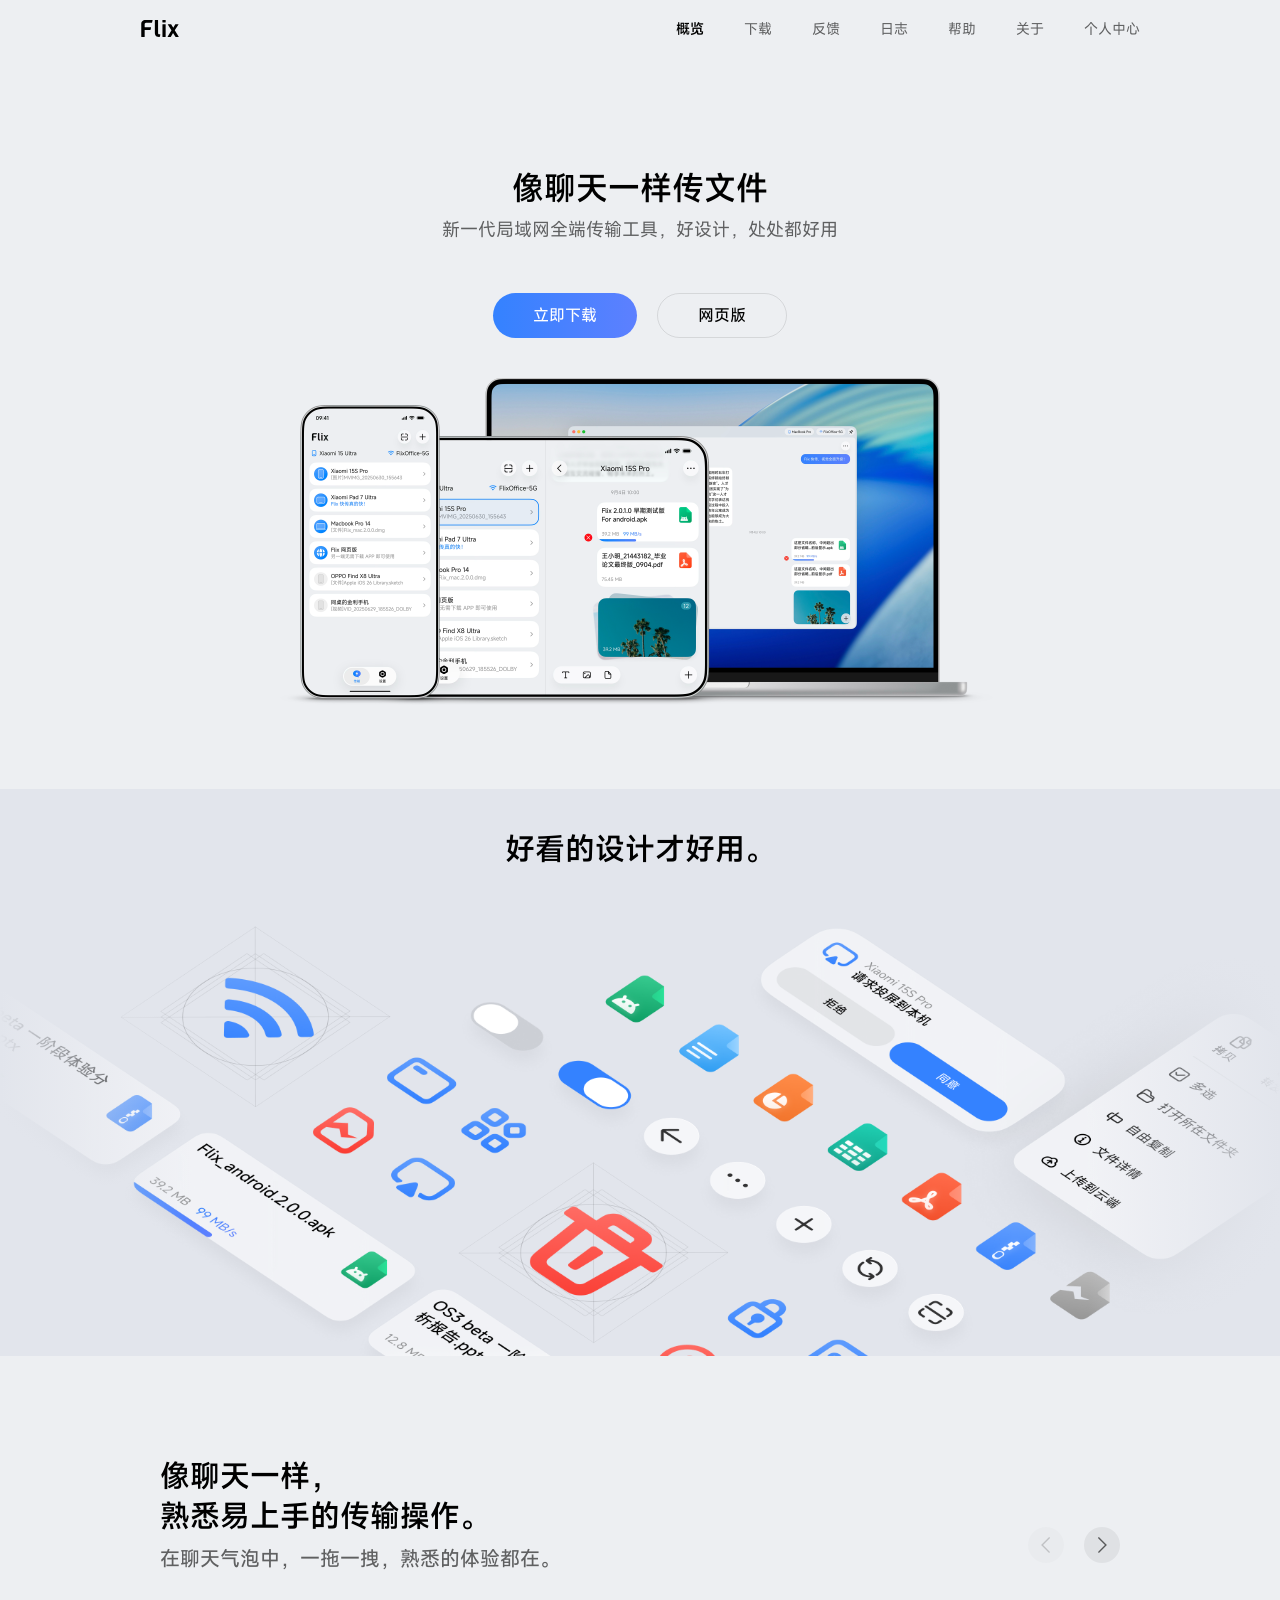
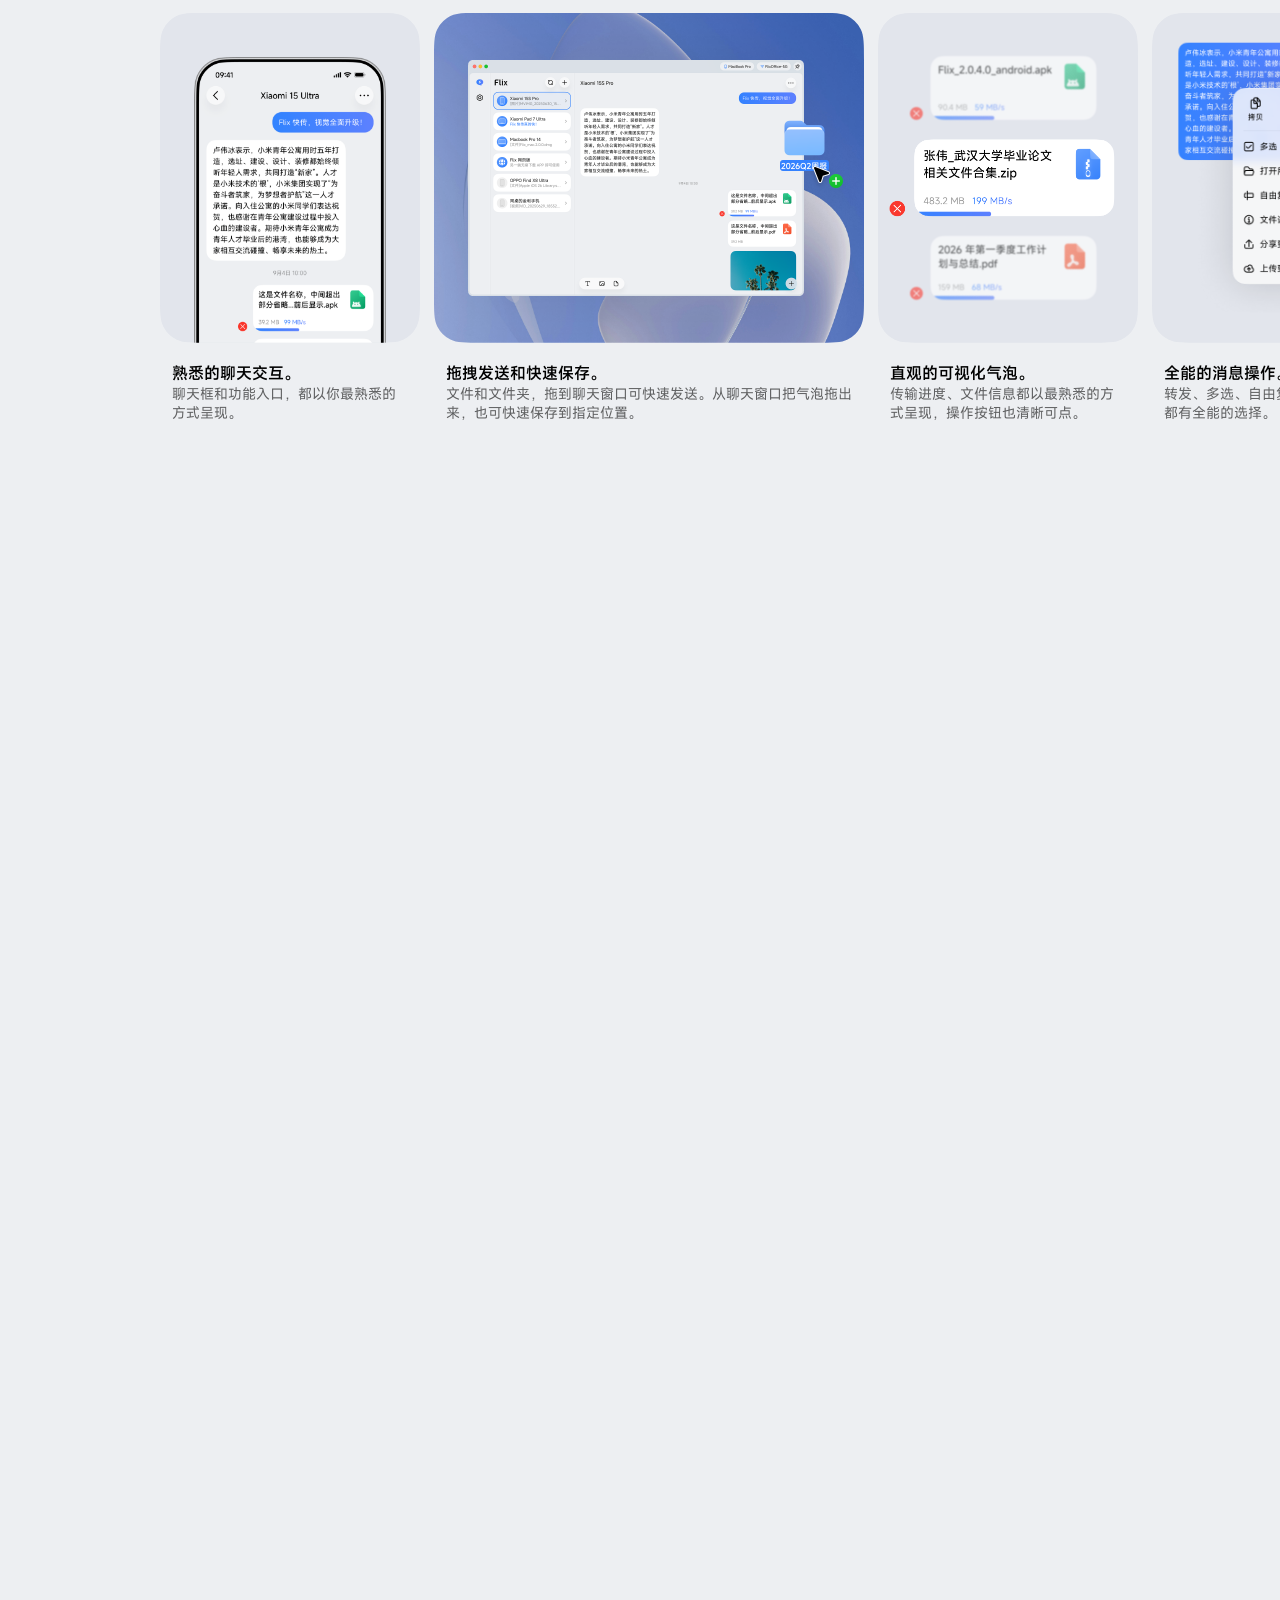
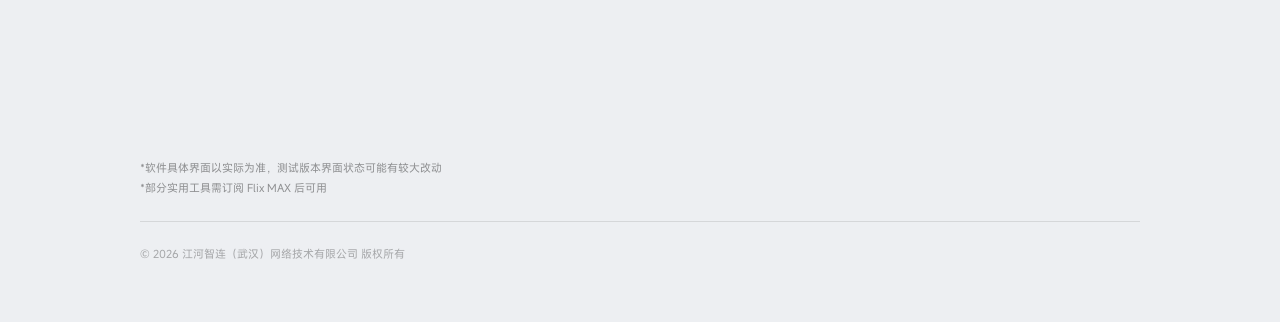
==== index.html @ 3f0106ff "恢复原始PNG图片，修复JPG转换导致的白底问题" ====
<!DOCTYPE html>
<html lang="zh-CN">
<head>
  <meta charset="UTF-8">
  <meta name="viewport" content="width=device-width, initial-scale=1.0">
  <title>Flix 2.0 - 像聊天一样传文件</title>
  <link rel="stylesheet" href="style.css">
  <script src="smooth-corners.js" defer></script>
</head>
<body>
  <!-- Header / Nav -->
  <header class="header">
    <div class="header-inner">
      <div class="logo">
        <svg width="40" height="17" viewBox="0 0 39.9996 16.9015" fill="none" xmlns="http://www.w3.org/2000/svg">
          <path d="M12.2398 1.54752e-07C12.384 1.5482e-07 12.4561 0.0004103 12.5054 0.0302736C12.5486 0.0564541 12.5812 0.0972658 12.5963 0.145508C12.6133 0.200551 12.5956 0.27049 12.5611 0.410156L12.0347 2.54102C12.0126 2.63045 12.0019 2.67556 11.9771 2.70898C11.9551 2.73855 11.9252 2.76205 11.8912 2.77637C11.8527 2.79258 11.8061 2.79199 11.7134 2.79199H6.87848C6.10619 2.79199 5.71946 2.79225 5.42438 2.94238C5.16477 3.07466 4.95314 3.28629 4.82087 3.5459C4.67059 3.84101 4.67048 4.22746 4.67048 5V6.79688C4.67048 6.91245 4.67053 6.97043 4.69294 7.01465C4.71278 7.05359 4.74481 7.08563 4.78376 7.10547C4.82798 7.12792 4.88592 7.12793 5.00153 7.12793H10.7496C10.8937 7.12793 10.9658 7.12835 11.0152 7.1582C11.0583 7.18439 11.091 7.22524 11.106 7.27344C11.123 7.32847 11.1054 7.39848 11.0709 7.53809L10.5445 9.66895C10.5223 9.75864 10.5109 9.80346 10.4859 9.83691C10.4639 9.86639 10.4348 9.89 10.4009 9.9043C10.3624 9.92052 10.3159 9.91992 10.2232 9.91992H5.00153C4.88601 9.91992 4.82796 9.91998 4.78376 9.94238C4.74481 9.96222 4.71278 9.99426 4.69294 10.0332C4.67044 10.0774 4.67048 10.1354 4.67048 10.251V16.5703C4.67048 16.686 4.67054 16.7439 4.64801 16.7881C4.62817 16.827 4.59614 16.8591 4.55719 16.8789C4.51298 16.9012 4.45492 16.9014 4.33942 16.9014H1.59137C1.47583 16.9014 1.41782 16.9013 1.3736 16.8789C1.33466 16.8591 1.30262 16.827 1.28278 16.7881C1.26028 16.7439 1.26032 16.6859 1.26032 16.5703V5.51855C1.26032 3.58728 1.26054 2.62155 1.6363 1.88379C1.96699 1.23476 2.49508 0.706673 3.14411 0.375977C3.88187 0.000217209 4.8476 1.56022e-07 6.77887 1.54752e-07H12.2398ZM17.7466 1.54752e-07C17.8623 1.60503e-07 17.9202 -2.07769e-05 17.9644 0.0224611C18.0034 0.0423029 18.0354 0.0743397 18.0552 0.113281C18.0776 0.157499 18.0777 0.215511 18.0777 0.331055V12.835C18.0777 13.6044 18.366 13.9373 18.3765 13.9492C18.6736 14.2773 19.3428 14.2803 19.3531 14.2803H19.731C19.9744 14.2803 20.0965 14.2805 20.1793 14.3311C20.2516 14.3754 20.3053 14.4451 20.3297 14.5264C20.3573 14.6193 20.3262 14.7373 20.2642 14.9727L19.8218 16.6543C19.7986 16.7426 19.7863 16.7865 19.7613 16.8193C19.7392 16.8483 19.7099 16.8708 19.6763 16.8848C19.6382 16.9006 19.5927 16.9014 19.5015 16.9014H18.9625C17.0191 16.9013 15.9401 15.9056 15.9302 15.8965C14.8587 14.9005 14.8493 13.0614 14.8492 13.0313V0.331055C14.8492 0.215599 14.8494 0.157487 14.8716 0.113281C14.8915 0.0743652 14.9236 0.0423054 14.9625 0.0224611C15.0067 -6.81334e-05 15.0646 1.89221e-07 15.1802 1.54752e-07H17.7466ZM25.1011 4.16406C25.2942 4.16406 25.3907 4.16463 25.4644 4.20215C25.5293 4.23522 25.5827 4.28764 25.6158 4.35254C25.6533 4.42627 25.6529 4.52294 25.6529 4.71582V16.3496C25.6529 16.5425 25.6532 16.6392 25.6158 16.7129C25.5827 16.7778 25.5293 16.8312 25.4644 16.8643C25.3907 16.9016 25.294 16.9014 25.1011 16.9014H23.0025C22.8097 16.9014 22.7129 16.9018 22.6392 16.8643C22.5743 16.8312 22.5219 16.7778 22.4888 16.7129C22.4513 16.6391 22.4507 16.5427 22.4507 16.3496V4.71582C22.4507 4.52291 22.4513 4.42627 22.4888 4.35254C22.5219 4.28779 22.5745 4.23519 22.6392 4.20215C22.713 4.16458 22.8096 4.16406 23.0025 4.16406H25.1011ZM30.857 4.16406C30.9244 4.16406 30.9585 4.16426 30.9888 4.17383C31.0156 4.1823 31.0408 4.19647 31.0621 4.21484C31.086 4.23563 31.104 4.2642 31.1392 4.32129L32.983 7.30762C33.0808 7.46598 33.1302 7.54571 33.192 7.57129C33.2457 7.59342 33.3063 7.59123 33.359 7.56641C33.4194 7.53787 33.4643 7.4567 33.5543 7.29395L35.191 4.33496C35.2252 4.273 35.2427 4.24233 35.2672 4.21973C35.2888 4.19969 35.3143 4.18408 35.3424 4.1748C35.3739 4.16438 35.4094 4.16406 35.48 4.16406H38.065C38.2617 4.16406 38.3604 4.16409 38.4156 4.20508C38.4636 4.24096 38.4942 4.29666 38.4986 4.35645C38.5034 4.42497 38.4501 4.50814 38.3443 4.67383L34.9029 10.0635C34.8623 10.127 34.8416 10.1592 34.8336 10.1934C34.8265 10.2235 34.826 10.2549 34.8326 10.2852C34.8401 10.3195 34.8604 10.3518 34.9 10.416L38.5924 16.3965C38.6941 16.5613 38.7446 16.6439 38.7388 16.7119C38.7338 16.7711 38.7035 16.825 38.6558 16.8604C38.601 16.901 38.504 16.9014 38.3101 16.9014H35.7291C35.6622 16.9014 35.6284 16.9011 35.5982 16.8916C35.5717 16.8832 35.5471 16.8697 35.5259 16.8516C35.5019 16.8309 35.4842 16.802 35.4488 16.7451L33.3433 13.3613C33.2458 13.2045 33.1968 13.1261 33.1353 13.1006C33.0816 13.0784 33.0209 13.0798 32.9683 13.1045C32.908 13.1328 32.8629 13.2136 32.773 13.375L30.9019 16.7314C30.8675 16.7932 30.8502 16.8242 30.8257 16.8467C30.8041 16.8665 30.7784 16.8814 30.7506 16.8906C30.719 16.901 30.6836 16.9014 30.6129 16.9014H28.0172C27.8233 16.9014 27.7263 16.901 27.6715 16.8604C27.6238 16.825 27.5934 16.7711 27.5884 16.7119C27.5828 16.6439 27.6339 16.5613 27.7359 16.3965L31.3765 10.5117C31.4156 10.4486 31.4353 10.4166 31.4429 10.3828C31.4497 10.3528 31.4497 10.321 31.4429 10.291C31.4352 10.2573 31.4154 10.2259 31.3765 10.1631L27.9713 4.66992C27.8691 4.50508 27.8174 4.42252 27.8228 4.35449C27.8277 4.29525 27.8581 4.24054 27.9058 4.20508C27.9607 4.1644 28.0582 4.16406 28.2525 4.16406H30.857ZM25.1275 1.54752e-07C25.3204 1.60702e-07 25.4171 -0.000384165 25.4908 0.0371095C25.5557 0.0701792 25.6081 0.123574 25.6412 0.188477C25.6787 0.262253 25.6793 0.35864 25.6793 0.551758V1.87305C25.6793 2.06614 25.6788 2.16256 25.6412 2.23633C25.6081 2.30115 25.5556 2.35365 25.4908 2.38672C25.417 2.4243 25.3205 2.4248 25.1275 2.4248H22.9507C22.7577 2.4248 22.6612 2.4243 22.5875 2.38672C22.5226 2.35366 22.4701 2.30116 22.4371 2.23633C22.3995 2.16256 22.399 2.06614 22.399 1.87305V0.551758C22.399 0.358619 22.3995 0.262256 22.4371 0.188477C22.4701 0.123574 22.5226 0.0701792 22.5875 0.0371095C22.6612 -0.00036398 22.7579 1.58039e-07 22.9507 1.54752e-07H25.1275Z" fill="currentColor"/>
        </svg>
      </div>
      <nav class="nav" id="main-nav" aria-label="主导航">
        <a href="#" class="nav-link active">概览</a>
        <a href="https://my.feishu.cn/wiki/BnmDwTjemizFbdkgoO9cNWEhnrb?from=from_copylink" target="_blank" rel="noopener noreferrer" class="nav-link">下载</a>
        <a href="#" class="nav-link">反馈</a>
        <a href="#" class="nav-link">日志</a>
        <a href="#" class="nav-link">帮助</a>
        <a href="#" class="nav-link">关于</a>
        <a href="#" class="nav-link">个人中心</a>
      </nav>
      <button class="menu-btn" id="menu-btn" aria-label="菜单" aria-expanded="false">
        <span class="menu-icon"></span>
      </button>
    </div>
  </header>

  <!-- Hero Section -->
  <section class="hero">
    <h1 class="hero-title fade-up">像聊天一样传文件</h1>
    <p class="hero-subtitle fade-up">新一代局域网全端传输工具，好设计，处处都好用</p>
    <div class="hero-buttons fade-up">
      <a href="https://my.feishu.cn/wiki/BnmDwTjemizFbdkgoO9cNWEhnrb?from=from_copylink" target="_blank" rel="noopener noreferrer" class="btn btn-primary">立即下载</a>
      <a href="https://flix.center/web" target="_blank" rel="noopener noreferrer" class="btn btn-outline">网页版</a>
    </div>
    <div class="hero-devices fade-up">
      <img src="assets/hero-devices.png" alt="Flix 多设备界面展示">
    </div>
  </section>

  <!-- Section 1: 好看的设计 -->
  <section class="section section-design">
    <div class="section-design-header">
      <h2>好看的设计才好用。</h2>
    </div>
    <div class="design-showcase-card fade-up">
      <picture>
        <source srcset="assets/design-showcase-dark.png" media="(prefers-color-scheme: dark)">
        <img loading="lazy" src="assets/design-showcase.png" alt="全新设计展示" class="design-showcase-img">
      </picture>
    </div>
  </section>

  <!-- Section 2: 聊天交互 -->
  <section class="section section-chat">
    <div class="container">
      <div class="section-header-row fade-up">
        <div class="section-header align-left">
          <h2>像聊天一样，<br>熟悉易上手的传输操作。</h2>
          <p class="section-subtitle-medium">在聊天气泡中，一拖一拽，熟悉的体验都在。</p>
        </div>
        <div class="section-nav-arrows" aria-label="滚动控制">
          <button class="nav-arrow nav-arrow-left" data-carousel="chat" data-dir="-1" aria-label="向左滚动">
            <svg width="20" height="20" viewBox="0 0 20 20" fill="none"><path d="M12.849 2.211L5.328 9.732a.4.4 0 000 .584l7.505 7.457c.105.105.21.153.316.143a.56.56 0 00.284-.284l.284-.284c.095-.095.147-.195.158-.3a.44.44 0 00-.111-.39L7.063 10.016l6.795-6.796a.44.44 0 00.111-.39.47.47 0 00-.158-.3L13.4 2.18a.38.38 0 00-.268-.095.33.33 0 00-.284.126z" fill="currentColor"/></svg>
          </button>
          <button class="nav-arrow nav-arrow-right" data-carousel="chat" data-dir="1" aria-label="向右滚动">
            <svg width="20" height="20" viewBox="0 0 20 20" fill="none"><path d="M12.849 2.211L5.328 9.732a.4.4 0 000 .584l7.505 7.457c.105.105.21.153.316.143a.56.56 0 00.284-.284l.284-.284c.095-.095.147-.195.158-.3a.44.44 0 00-.111-.39L7.063 10.016l6.795-6.796a.44.44 0 00.111-.39.47.47 0 00-.158-.3L13.4 2.18a.38.38 0 00-.268-.095.33.33 0 00-.284.126z" fill="currentColor"/></svg>
          </button>
        </div>
      </div>
    </div>
    <div class="cards-carousel fade-up" id="carousel-chat">
      <div class="cards-track">
        <div class="card-item card-small">
          <div class="card-image card-bg-gray" data-smooth-corners>
            <img loading="lazy" src="assets/card-chat-phone.png" alt="熟悉的聊天交互" class="card-phone-img">
          </div>
          <div class="card-text">
            <h4>熟悉的聊天交互。</h4>
            <p>聊天框和功能入口，都以你最熟悉的方式呈现。</p>
          </div>
        </div>
        <div class="card-item card-wide">
          <div class="card-image card-bg-image" data-smooth-corners style="background-image: url('assets/card-chat-drag-bg.jpg')">
            <img loading="lazy" src="assets/card-chat-drag.png" alt="拖拽发送和快速保存" class="card-fill-img">
          </div>
          <div class="card-text">
            <h4>拖拽发送和快速保存。</h4>
            <p>文件和文件夹，拖到聊天窗口可快速发送。从聊天窗口把气泡拖出来，也可快速保存到指定位置。</p>
          </div>
        </div>
        <div class="card-item card-small">
          <div class="card-image card-bg-gray" data-smooth-corners>
            <img loading="lazy" src="assets/card-chat-bubbles.png" alt="直观的可视化气泡" class="card-content-img">
          </div>
          <div class="card-text">
            <h4>直观的可视化气泡。</h4>
            <p>传输进度、文件信息都以最熟悉的方式呈现，操作按钮也清晰可点。</p>
          </div>
        </div>
        <div class="card-item card-small">
          <div class="card-image card-bg-gray" data-smooth-corners>
            <img loading="lazy" src="assets/card-chat-menu.png" alt="全能的消息操作" class="card-content-img">
          </div>
          <div class="card-text">
            <h4>全能的消息操作。</h4>
            <p>转发、多选、自由复制...每条消息气泡都有全能的选择。</p>
          </div>
        </div>
      </div>
    </div>
  </section>

  <!-- Section 3: 全能的局域网工具 -->
  <section class="section section-tools">
    <div class="container">
      <div class="section-header-row fade-up">
        <div class="section-header align-left">
          <h2>全能的局域网工具，<br>现在更全能。</h2>
          <p class="section-subtitle-medium">不只是传文件，<br>音视频通话、投屏和远控等实用工具也已悉数登场。</p>
        </div>
        <div class="section-nav-arrows" aria-label="滚动控制">
          <button class="nav-arrow nav-arrow-left" data-carousel="tools" data-dir="-1" aria-label="向左滚动">
            <svg width="20" height="20" viewBox="0 0 20 20" fill="none"><path d="M12.849 2.211L5.328 9.732a.4.4 0 000 .584l7.505 7.457c.105.105.21.153.316.143a.56.56 0 00.284-.284l.284-.284c.095-.095.147-.195.158-.3a.44.44 0 00-.111-.39L7.063 10.016l6.795-6.796a.44.44 0 00.111-.39.47.47 0 00-.158-.3L13.4 2.18a.38.38 0 00-.268-.095.33.33 0 00-.284.126z" fill="currentColor"/></svg>
          </button>
          <button class="nav-arrow nav-arrow-right" data-carousel="tools" data-dir="1" aria-label="向右滚动">
            <svg width="20" height="20" viewBox="0 0 20 20" fill="none"><path d="M12.849 2.211L5.328 9.732a.4.4 0 000 .584l7.505 7.457c.105.105.21.153.316.143a.56.56 0 00.284-.284l.284-.284c.095-.095.147-.195.158-.3a.44.44 0 00-.111-.39L7.063 10.016l6.795-6.796a.44.44 0 00.111-.39.47.47 0 00-.158-.3L13.4 2.18a.38.38 0 00-.268-.095.33.33 0 00-.284.126z" fill="currentColor"/></svg>
          </button>
        </div>
      </div>
    </div>
    <div class="cards-carousel fade-up" id="carousel-tools">
      <div class="cards-track">
        <div class="card-item card-small">
          <div class="card-image card-bg-dark" data-smooth-corners>
            <img loading="lazy" src="assets/card-tool-call.png" alt="音视频通话" class="card-tool-call-img">
          </div>
          <div class="card-text">
            <h4>音视频通话。</h4>
            <p>局域网内通话，无需连接互联网。</p>
          </div>
        </div>
        <div class="card-item card-wide">
          <div class="card-image card-bg-image" data-smooth-corners style="background-image: url('assets/card-tool-screen-bg.png')">
            <img loading="lazy" src="assets/card-tool-screen-window.png" alt="投屏和远程控制" class="card-tool-screen-img">
          </div>
          <div class="card-text">
            <h4>投屏 & 远程控制。</h4>
            <p>局域网内高效协同，边聊边看边操作。</p>
          </div>
        </div>
        <div class="card-item card-small">
          <div class="card-image card-bg-gray" data-smooth-corners>
            <img loading="lazy" src="assets/card-tool-notify.png" alt="通知流转" class="card-notify-img">
          </div>
          <div class="card-text">
            <h4>通知流转。</h4>
            <p>多设备通知互相流转共享，及时同步最新消息。</p>
          </div>
        </div>
        <div class="card-item card-small">
          <div class="card-image card-bg-gray" data-smooth-corners>
            <img loading="lazy" src="assets/card-tool-fileshare.png" alt="文件共享" class="card-phone-img">
          </div>
          <div class="card-text">
            <h4>文件共享。</h4>
            <p>远程访问并操作其他设备的文件。</p>
          </div>
        </div>
      </div>
    </div>
  </section>

  <!-- Section 4: 基础功能 -->
  <section class="section section-features">
    <div class="container">
      <div class="section-header-row fade-up">
        <div class="section-header align-left">
          <h2>基础功能，全面升级。</h2>
        </div>
        <div class="section-nav-arrows" aria-label="滚动控制">
          <button class="nav-arrow nav-arrow-left" data-carousel="features" data-dir="-1" aria-label="向左滚动">
            <svg width="20" height="20" viewBox="0 0 20 20" fill="none"><path d="M12.849 2.211L5.328 9.732a.4.4 0 000 .584l7.505 7.457c.105.105.21.153.316.143a.56.56 0 00.284-.284l.284-.284c.095-.095.147-.195.158-.3a.44.44 0 00-.111-.39L7.063 10.016l6.795-6.796a.44.44 0 00.111-.39.47.47 0 00-.158-.3L13.4 2.18a.38.38 0 00-.268-.095.33.33 0 00-.284.126z" fill="currentColor"/></svg>
          </button>
          <button class="nav-arrow nav-arrow-right" data-carousel="features" data-dir="1" aria-label="向右滚动">
            <svg width="20" height="20" viewBox="0 0 20 20" fill="none"><path d="M12.849 2.211L5.328 9.732a.4.4 0 000 .584l7.505 7.457c.105.105.21.153.316.143a.56.56 0 00.284-.284l.284-.284c.095-.095.147-.195.158-.3a.44.44 0 00-.111-.39L7.063 10.016l6.795-6.796a.44.44 0 00.111-.39.47.47 0 00-.158-.3L13.4 2.18a.38.38 0 00-.268-.095.33.33 0 00-.284.126z" fill="currentColor"/></svg>
          </button>
        </div>
      </div>
    </div>
    <div class="cards-carousel fade-up" id="carousel-features">
      <div class="cards-track">
        <div class="card-item card-wide">
          <div class="card-image card-bg-image" data-smooth-corners style="background-image: url('assets/card-feat-desktop-bg.png')">
            <img loading="lazy" src="assets/card-feat-desktop.png" alt="全新大屏体验" class="card-fill-img">
          </div>
          <div class="card-text">
            <h4>全新大屏体验。</h4>
            <p>重新设计大屏布局，充分利用大屏空间。</p>
          </div>
        </div>
        <div class="card-item card-small">
          <div class="card-image card-bg-image" data-smooth-corners style="background-image: url('assets/card-feat-rightclick-bg.png')">
            <img loading="lazy" src="assets/card-feat-rightclick.png" alt="右键菜单快速发送" class="card-content-img">
          </div>
          <div class="card-text">
            <h4>右键菜单快速发送。</h4>
            <p>在文件上右键，快速发送。</p>
          </div>
        </div>
        <div class="card-item card-small">
          <div class="card-image card-bg-gray" data-smooth-corners>
            <img loading="lazy" src="assets/card-feat-live.png" alt="无损传输 Live 图" class="card-phone-img">
          </div>
          <div class="card-text">
            <h4>无损传输 Live 图。</h4>
            <p>Live 图片传前传后都能动。</p>
          </div>
        </div>
        <div class="card-item card-small">
          <div class="card-image card-bg-gray" data-smooth-corners>
            <img loading="lazy" src="assets/card-feat-media.png" alt="图片和视频选择器升级" class="card-phone-img">
          </div>
          <div class="card-text">
            <h4>图片和视频选择器升级。</h4>
            <p>合并图片视频，重构交互。</p>
          </div>
        </div>
        <div class="card-item card-small">
          <div class="card-image card-bg-gray" data-smooth-corners>
            <img loading="lazy" src="assets/card-feat-calendar.png" alt="查找历史记录升级" class="card-phone-img">
          </div>
          <div class="card-text">
            <h4>查找历史记录升级。</h4>
            <p>支持日历视图，找记录更快。</p>
          </div>
        </div>
      </div>
    </div>
  </section>

  <!-- Footer -->
  <footer class="footer">
    <div class="container">
      <div class="footer-notes">
        <p>*软件具体界面以实际为准，测试版本界面状态可能有较大改动</p>
        <p>*部分实用工具需订阅 Flix MAX 后可用</p>
      </div>
      <div class="footer-divider"></div>
      <div class="footer-copyright">
        <p>© 2026 江河智连（武汉）网络技术有限公司 版权所有</p>
      </div>
    </div>
  </footer>

  <script>
    (function() {
      // Align carousel padding with container position
      function alignCarousels() {
        var container = document.querySelector('.section-chat .container') ||
                        document.querySelector('.container');
        if (!container) return;
        var left = container.getBoundingClientRect().left;
        var offset = Math.max(left, 20) + 'px';
        document.querySelectorAll('.cards-track').forEach(function(track) {
          track.style.paddingLeft = offset;
          track.style.paddingRight = offset;
        });
      }
      // Run after layout is ready
      alignCarousels();
      window.addEventListener('resize', alignCarousels);

      // Mobile menu toggle
      var menuBtn = document.getElementById('menu-btn');
      var nav = document.getElementById('main-nav');
      var header = document.querySelector('.header');
      menuBtn.addEventListener('click', function() {
        var expanded = this.getAttribute('aria-expanded') === 'true';
        this.setAttribute('aria-expanded', !expanded);
        nav.classList.toggle('nav-open');
        header.classList.toggle('menu-active');
        document.body.classList.toggle('menu-open');
      });

      // Close menu on link click
      nav.querySelectorAll('.nav-link').forEach(function(link) {
        link.addEventListener('click', function() {
          menuBtn.setAttribute('aria-expanded', 'false');
          nav.classList.remove('nav-open');
          header.classList.remove('menu-active');
          document.body.classList.remove('menu-open');
        });
      });

      // Close menu on click outside header or on nav empty area
      nav.addEventListener('click', function(e) {
        if (e.target === nav) {
          menuBtn.setAttribute('aria-expanded', 'false');
          nav.classList.remove('nav-open');
          header.classList.remove('menu-active');
          document.body.classList.remove('menu-open');
        }
      });

      document.addEventListener('click', function(e) {
        if (nav.classList.contains('nav-open') && !header.contains(e.target) && !nav.contains(e.target)) {
          menuBtn.setAttribute('aria-expanded', 'false');
          nav.classList.remove('nav-open');
          header.classList.remove('menu-active');
          document.body.classList.remove('menu-open');
        }
      });

      // Header scroll effect
      var header = document.querySelector('.header');
      window.addEventListener('scroll', function() {
        header.classList.toggle('scrolled', window.scrollY > 10);
      });

      // Scroll reveal animation
      var fadeEls = document.querySelectorAll('.fade-up');
      var observer = new IntersectionObserver(function(entries) {
        entries.forEach(function(entry) {
          if (entry.isIntersecting) {
            entry.target.classList.add('visible');
            observer.unobserve(entry.target);
          }
        });
      }, { threshold: 0.15 });

      fadeEls.forEach(function(el, i) {
        var parent = el.parentElement;
        var siblings = Array.prototype.filter.call(parent.children, function(c) {
          return c.classList.contains('fade-up');
        });
        var index = siblings.indexOf(el);
        el.style.transitionDelay = (index * 0.1) + 's';
        observer.observe(el);
      });

      // Carousel scroll & arrow state
      function updateArrows(carouselName) {
        var track = document.getElementById('carousel-' + carouselName).querySelector('.cards-track');
        var section = track.closest('.section');
        var leftBtn = section.querySelector('.nav-arrow-left');
        var rightBtn = section.querySelector('.nav-arrow-right');
        var atStart = track.scrollLeft <= 1;
        var atEnd = track.scrollLeft + track.clientWidth >= track.scrollWidth - 1;
        leftBtn.classList.toggle('disabled', atStart);
        rightBtn.classList.toggle('disabled', atEnd);
      }

      ['chat', 'tools', 'features'].forEach(function(name) {
        var track = document.getElementById('carousel-' + name).querySelector('.cards-track');
        track.addEventListener('scroll', function() { updateArrows(name); });
        updateArrows(name);
      });

      document.querySelectorAll('.nav-arrow').forEach(function(btn) {
        btn.addEventListener('click', function() {
          var carouselId = 'carousel-' + this.dataset.carousel;
          var track = document.getElementById(carouselId).querySelector('.cards-track');
          var dir = parseInt(this.dataset.dir);
          var cardWidth = track.querySelector('.card-item').offsetWidth + 14;
          track.scrollBy({ left: dir * cardWidth, behavior: 'smooth' });
        });
      });
    })();
  </script>
</body>
</html>
---- style.css ----
/* ===== Font Face ===== */
@font-face {
  font-family: 'MiSans';
  src: url('fonts/MiSans-Regular.woff2') format('woff2');
  font-weight: 400;
  font-style: normal;
  font-display: swap;
}

@font-face {
  font-family: 'MiSans';
  src: url('fonts/MiSans-Medium.woff2') format('woff2');
  font-weight: 500;
  font-style: normal;
  font-display: swap;
}

@font-face {
  font-family: 'MiSans';
  src: url('fonts/MiSans-Demibold.woff2') format('woff2');
  font-weight: 600;
  font-style: normal;
  font-display: swap;
}

/* ===== Reset & Base ===== */
*, *::before, *::after {
  margin: 0;
  padding: 0;
  box-sizing: border-box;
}

:root {
  /* 文字图标色 */
  --on-surface: #000000;
  --on-surface-secondary: rgba(0, 0, 0, 0.8);
  --on-surface-tertiary: rgba(0, 0, 0, 0.6);
  --on-surface-quaternary: rgba(0, 0, 0, 0.4);
  --on-surface-octonary: rgba(0, 0, 0, 0.3);
  --on-surface-button-select: #FFFFFF;

  /* 软件主色 */
  --primary: #3482FF;
  --on-primary: #FFFFFF;

  /* 背景色 */
  --surface: #FFFFFF;
  --surface-low: #EDEFF2;
  --surface-high: #FFFFFF;
  --surface-pop-window: #EDEFF2;

  /* 元素色 */
  --surface-container: rgba(0, 0, 0, 0.06);
  --surface-container-high: rgba(0, 0, 0, 0.1);
  --container-list: #FFFFFF;

  /* 分割线色 */
  --outline: rgba(0, 0, 0, 0.1);

  /* 功能色 */
  --warning: #FA382E;
  --success: #1DCD3A;
  --highlight-purple: #7767F9;
  --highlight-yellow: #FF9F05;

  /* 插图色 */
  --illustration-primary: #BAC5D6;
  --illustration-secondary: #CED5E0;
  --illustration-tertiary: #DFE2EB;
  --illustration-quaternary: #E9EBEE;

  /* 卡片背景色 */
  --card-bg: #e2e5ec;

  /* 渐变辅助色 */
  --blue-light: #5d80ff;
}

@media (prefers-color-scheme: dark) {
  :root {
    /* 文字图标色 */
    --on-surface: #FFFFFF;
    --on-surface-secondary: rgba(255, 255, 255, 0.8);
    --on-surface-tertiary: rgba(255, 255, 255, 0.6);
    --on-surface-quaternary: rgba(255, 255, 255, 0.4);
    --on-surface-octonary: rgba(255, 255, 255, 0.3);
    --on-surface-button-select: rgba(255, 255, 255, 0.3);

    /* 软件主色 */
    --primary: #4788FF;
    --on-primary: rgba(255, 255, 255, 0.9);

    /* 背景色 */
    --surface: #000000;
    --surface-low: #000000;
    --surface-high: #1C1C1E;
    --surface-pop-window: #2C2C2E;

    /* 元素色 */
    --surface-container: rgba(255, 255, 255, 0.1);
    --surface-container-high: rgba(255, 255, 255, 0.14);
    --container-list: rgba(255, 255, 255, 0.14);

    /* 分割线色 */
    --outline: rgba(255, 255, 255, 0.14);

    /* 功能色 */
    --warning: #FA4238;
    --success: #28D244;
    --highlight-purple: #8370FF;
    --highlight-yellow: #FFA30F;

    /* 插图色 */
    --illustration-primary: #666666;
    --illustration-secondary: #565656;
    --illustration-tertiary: #424242;
    --illustration-quaternary: #333333;

    /* 卡片背景色 */
    --card-bg: rgba(255, 255, 255, 0.1);
  }
}

body {
  font-family: "MiSans", -apple-system, BlinkMacSystemFont, "PingFang SC", "Helvetica Neue", "Microsoft YaHei", sans-serif;
  background: var(--surface-low);
  color: var(--on-surface);
  line-height: 1.5;
  -webkit-font-smoothing: antialiased;
  overflow-x: hidden;
}

.container {
  max-width: 960px;
  margin: 0 auto;
  padding: 0 0;
}

@media (max-width: 1000px) {
  .container {
    padding: 0 40px;
  }
}

/* ===== Header ===== */
.header {
  position: sticky;
  top: 0;
  z-index: 100;
}

.header::before {
  content: '';
  position: absolute;
  top: 0;
  left: 0;
  right: 0;
  height: 150%;
  z-index: -1;
  opacity: 0;
  background: linear-gradient(to bottom, color-mix(in srgb, var(--surface-low) 60%, transparent) 0%, color-mix(in srgb, var(--surface-low) 30%, transparent) 50%, transparent 100%);
  backdrop-filter: blur(40px);
  -webkit-backdrop-filter: blur(40px);
  -webkit-mask-image: linear-gradient(to bottom, black 0%, black 50%, transparent 100%);
  mask-image: linear-gradient(to bottom, black 0%, black 50%, transparent 100%);
  transition: opacity 0.3s;
}

.header.scrolled::before {
  opacity: 1;
}

.header-inner {
  max-width: 1200px;
  margin: 0 auto;
  padding: 18px 100px;
  display: flex;
  align-items: center;
  justify-content: space-between;
}

.logo svg {
  height: 17px;
  display: block;
  color: var(--on-surface);
}

.nav {
  display: flex;
  gap: 40px;
}

.nav-link {
  text-decoration: none;
  font-size: 14px;
  color: var(--on-surface-tertiary);
  transition: color 0.2s;
}

.nav-link.active {
  color: var(--on-surface);
  font-weight: 600;
}

.nav-link:hover {
  color: var(--on-surface);
}

/* ===== Hero ===== */
.hero {
  position: relative;
  text-align: center;
  padding: 110px 20px 60px;
  overflow: hidden;
}

.hero-title {
  font-size: 32px;
  font-weight: 600;
  line-height: 1.33;
  margin-bottom: 6px;
  position: relative;
}

.hero-subtitle {
  font-size: 18px;
  color: var(--on-surface-tertiary);
  font-weight: 400;
  margin-bottom: 50px;
  position: relative;
}

.hero-buttons {
  display: flex;
  justify-content: center;
  gap: 20px;
  margin-bottom: 40px;
  position: relative;
}

.btn {
  display: inline-flex;
  align-items: center;
  justify-content: center;
  height: 45px;
  padding: 0 40px;
  border-radius: 100px;
  font-size: 16px;
  font-weight: 500;
  text-decoration: none;
  transition: all 0.25s ease;
  cursor: pointer;
}

.btn-primary {
  background: linear-gradient(to left, var(--blue-light), var(--primary));
  color: var(--on-primary);
}

.btn-primary:hover {
  opacity: 0.9;
  transform: translateY(-1px);
  box-shadow: 0 8px 24px rgba(52, 130, 255, 0.3);
}

.btn-outline {
  border: 1px solid var(--outline);
  color: var(--on-surface);
  background: transparent;
}

.btn-outline:hover {
  background: var(--surface-container);
  transform: translateY(-1px);
}

.hero-devices {
  max-width: 760px;
  margin: 0 auto;
}

.hero-devices img {
  width: 100%;
  height: auto;
  display: block;
}

/* ===== Sections ===== */
.section {
  padding: 100px 0 0;
}

.section-header {
  margin-bottom: 0;
}

.section-header.align-left {
  text-align: left;
}

.section-header h2 {
  font-size: 30px;
  font-weight: 600;
  line-height: 1.33;
  margin-bottom: 10px;
}

.section-header p {
  font-size: 16px;
  color: var(--on-surface-tertiary);
  font-weight: 400;
}

.section-subtitle-medium {
  font-size: 20px !important;
  font-weight: 500 !important;
  color: var(--on-surface-tertiary) !important;
  line-height: 1.33;
}

/* Section header with arrows */
.section-header-row {
  display: flex;
  align-items: flex-end;
  justify-content: space-between;
  margin-bottom: 40px;
}

.section-nav-arrows {
  display: flex;
  gap: 20px;
  flex-shrink: 0;
  margin-bottom: 10px;
}

.nav-arrow {
  width: 36px;
  height: 36px;
  border-radius: 100px;
  border: none;
  background: var(--surface-container);
  cursor: pointer;
  display: flex;
  align-items: center;
  justify-content: center;
  transition: background 0.2s, transform 0.15s ease;
}

.nav-arrow:hover {
  background: var(--surface-container-high);
}

.nav-arrow:active {
  transform: scale(0.85);
}

.nav-arrow svg {
  width: 20px;
  height: 20px;
}

.nav-arrow {
  color: var(--on-surface-tertiary);
}

.nav-arrow-right svg {
  transform: scaleX(-1);
}

.nav-arrow.disabled {
  opacity: 0.3;
  pointer-events: none;
}

/* ===== Design Showcase ===== */
.section-design {
  background: var(--card-bg);
  padding: 0;
  overflow: hidden;
}

.section-design-header {
  text-align: center;
  padding: 40px 20px 0;
}

.section-design-header h2 {
  font-size: 30px;
  font-weight: 600;
  line-height: 1.33;
}

.design-showcase-card {
  position: relative;
  overflow: hidden;
  margin: 40px auto 0;
}

.design-showcase-card::before {
  content: '';
  position: absolute;
  inset: 0;
  z-index: 1;
  pointer-events: none;
  --mask-color: var(--card-bg);
  background: linear-gradient(
    to right,
    var(--mask-color) 0%,
    transparent 15%,
    transparent 85%,
    var(--mask-color) 100%
  );
}

@media (prefers-color-scheme: dark) {
  .design-showcase-card::before {
    --mask-color: #1a1a1a;
  }
}

.design-showcase-img {
  width: 100%;
  height: auto;
  display: block;
}

/* ===== Cards Carousel ===== */
.cards-carousel {
  overflow: hidden;
}

.cards-track {
  display: flex;
  gap: 14px;
  overflow-x: auto;
  overflow-y: hidden;
  -webkit-overflow-scrolling: touch;
  scrollbar-width: none;
}

.cards-track::-webkit-scrollbar {
  display: none;
}

.card-item {
  flex-shrink: 0;
  scroll-snap-align: start;
}

.card-item.card-small {
  width: 260px;
}

.card-item.card-wide {
  width: 430px;
}

.card-image {
  border-radius: 30px;
  height: 330px;
  overflow: hidden;
  position: relative;
}

.card-bg-gray {
  background: var(--card-bg);
}

.card-bg-dark {
  background: var(--card-bg);
}

.card-bg-image {
  background-size: cover;
  background-position: center;
}

/* Default card image - centered */
.card-image img {
  position: absolute;
  left: 50%;
  top: 50%;
  transform: translate(-50%, -50%);
  max-width: 90%;
  max-height: 90%;
  object-fit: contain;
}

/* Phone mockup images - 192px wide, top offset, overflow bottom */
.card-image .card-phone-img,
.card-image .card-phone-bubbles,
.card-image .card-phone-menu {
  position: absolute;
  left: 50%;
  top: 44px;
  bottom: auto;
  transform: translateX(-50%);
  width: 192px;
  height: auto;
  max-width: none;
  max-height: none;
  object-fit: contain;
  aspect-ratio: 1240 / 2617;
}

/* Card image that fills the entire card area */
.card-bg-fill {
  background: var(--primary);
}

.card-bg-fill .card-fill-img,
.card-bg-image .card-fill-img {
  position: absolute;
  left: 0;
  top: 0;
  width: 100%;
  height: 100%;
  max-width: none;
  max-height: none;
  transform: none;
  object-fit: contain;
}

/* Card content image - centered in card */
.card-image .card-content-img {
  position: absolute;
  left: 50%;
  top: 50%;
  transform: translate(-50%, -50%);
  width: auto;
  height: 85%;
  max-width: 95%;
  max-height: none;
  object-fit: contain;
}

/* Bubbles card */
.section-chat .card-item:nth-child(3) .card-content-img {
  height: 77%;
}

/* Menu card */
.section-chat .card-item:nth-child(4) .card-content-img {
  height: 82%;
}

/* Desktop screenshot images - bottom aligned, fill width */
.card-image .card-desktop-img {
  position: absolute;
  left: 50%;
  bottom: 0;
  top: auto;
  transform: translateX(-50%);
  width: 85%;
  max-width: none;
  max-height: none;
  object-fit: contain;
}

/* Notify image - landscape, offset left, overflow */
.card-image .card-notify-img {
  position: absolute;
  left: -40%;
  top: 40px;
  transform: none;
  width: 130%;
  max-width: none;
  max-height: none;
  height: auto;
  object-fit: contain;
}

/* Tool call - landscape, overflow both sides */
.card-image .card-tool-call-img {
  position: absolute;
  left: 12%;
  top: 13%;
  transform: none;
  width: 161%;
  max-width: none;
  max-height: none;
  height: auto;
  object-fit: contain;
}

/* Tool screen - positioned with left offset */
.card-image .card-tool-screen-img {
  position: absolute;
  left: 7.7%;
  top: 10.9%;
  transform: none;
  width: 84.7%;
  max-width: none;
  max-height: none;
  height: auto;
  object-fit: contain;
}

.card-text {
  padding: 20px 12px 0;
}

.card-text h4 {
  font-size: 16px;
  font-weight: 600;
  line-height: 1.33;
  margin-bottom: 1px;
}

.card-text p {
  font-size: 14px;
  color: var(--on-surface-tertiary);
  font-weight: 400;
  line-height: 1.33;
}

/* ===== Footer ===== */
.footer {
  margin-top: 34px;
  padding: 30px 0 60px;
}

.footer .container {
  max-width: 1200px;
  margin: 0 auto;
  padding: 0 100px;
}

@media (max-width: 960px) {
  .footer .container {
    padding: 0 40px;
  }
}

@media (max-width: 768px) {
  .footer .container {
    padding: 0 24px;
  }
}

@media (max-width: 480px) {
  .footer .container {
    padding: 0 24px;
  }
}

.footer-notes p {
  font-size: 11px;
  color: var(--on-surface-quaternary);
  line-height: 1.5;
}

.footer-notes p + p {
  margin-top: 4px;
}

.footer-divider {
  height: 1px;
  background: var(--outline);
  margin: 24px 0;
}

.footer-copyright p {
  font-size: 11px;
  color: var(--on-surface-octonary);
}

/* ===== Responsive ===== */
@media (max-width: 960px) {
  .header-inner {
    padding: 18px 40px;
  }

  .nav {
    gap: 24px;
  }
}

/* ===== Mobile Menu Button ===== */
.menu-btn {
  display: none;
  width: 36px;
  height: 36px;
  border: none;
  background: none;
  cursor: pointer;
  position: relative;
  padding: 0;
  flex-shrink: 0;
}

.menu-icon,
.menu-icon::before,
.menu-icon::after {
  display: block;
  width: 18px;
  height: 1.5px;
  background: var(--on-surface);
  border-radius: 1px;  position: absolute;
  left: 50%;
  transform: translateX(-50%);
  transition: all 0.3s ease;
}

.menu-icon {
  top: 50%;
  transform: translate(-50%, -50%);
}

.menu-icon::before {
  content: '';
  top: -6px;
  left: 0;
  transform: none;
}

.menu-icon::after {
  content: '';
  top: 6px;
  left: 0;
  transform: none;
}

/* Animate to X when open */
.menu-btn[aria-expanded="true"] .menu-icon {
  background: transparent;
}

.menu-btn[aria-expanded="true"] .menu-icon::before {
  top: 0;
  transform: rotate(45deg);
}

.menu-btn[aria-expanded="true"] .menu-icon::after {
  top: 0;
  transform: rotate(-45deg);
}

@media (max-width: 768px) {
  .header::before {
    opacity: 1;
  }

  /* Solid overlay for menu open - fades in/out */
  .header::after {
    content: '';
    position: absolute;
    top: 0;
    left: 0;
    right: 0;
    height: 100%;
    z-index: -1;
    background: var(--surface-low);
    opacity: 0;
    transition: opacity 0.35s ease;
  }

  .header.menu-active::after {
    opacity: 1;
  }

  .header-inner {
    padding: 14px 24px;
    flex-direction: row;
    gap: 0;
    position: relative;
    z-index: 1;
  }

  .menu-btn {
    display: flex;
    align-items: center;
    justify-content: center;
  }

  .nav {
    display: flex;
    flex-direction: column;
    gap: 0;
    position: fixed;
    top: 0;
    left: 0;
    right: 0;
    bottom: 0;
    background: var(--surface-low);
    padding: 70px 24px 24px;
    overflow-y: auto;
    opacity: 0;
    visibility: hidden;
    transition: opacity 0.35s ease, visibility 0.35s ease;
    z-index: -1;
  }

  .nav.nav-open {
    opacity: 1;
    visibility: visible;
    max-height: none;
  }

  .nav-link {
    display: block;
    padding: 12px 0;
    font-size: 32px;
    font-weight: 600;
    line-height: 1.2;
    color: var(--on-surface-tertiary);
    border-bottom: none;
    opacity: 0;
    transform: translateY(-8px);
    transition: opacity 0.3s ease, transform 0.3s ease;
  }

  .nav-link.active {
    color: var(--on-surface);
  }

  .nav.nav-open .nav-link {
    opacity: 1;
    transform: translateY(0);
  }

  .nav.nav-open .nav-link:nth-child(1) { transition-delay: 0.05s; }
  .nav.nav-open .nav-link:nth-child(2) { transition-delay: 0.08s; }
  .nav.nav-open .nav-link:nth-child(3) { transition-delay: 0.11s; }
  .nav.nav-open .nav-link:nth-child(4) { transition-delay: 0.14s; }
  .nav.nav-open .nav-link:nth-child(5) { transition-delay: 0.17s; }
  .nav.nav-open .nav-link:nth-child(6) { transition-delay: 0.20s; }
  .nav.nav-open .nav-link:nth-child(7) { transition-delay: 0.23s; }

  .hero {
    padding-top: 80px;
  }

  .hero-title {
    font-size: 26px;
  }

  .hero-subtitle {
    font-size: 15px;
  }

  .section-header h2 {
    font-size: 22px;
  }

  .section-subtitle-medium {
    font-size: 16px !important;
  }

  .section-header-row {
    flex-direction: column;
    align-items: flex-start;
    gap: 16px;
  }

  .card-item.card-small {
    width: 220px;
  }

  .card-item.card-wide {
    width: 320px;
  }

  .card-image {
    height: 280px;
  }
}

@media (max-width: 480px) {
  .hero {
    padding: 60px 16px 40px;
  }

  .hero-buttons {
    flex-direction: column;
    align-items: center;
    gap: 12px;
  }

  .btn {
    width: 200px;
  }

  .container {
    padding: 0 20px;
  }

  .nav {
    gap: 12px;
  }

  .card-item.card-small {
    width: 200px;
  }

  .card-item.card-wide {
    width: 280px;
  }

  .card-image {
    height: 240px;
    border-radius: 20px;
  }

  .card-image .card-phone-img,
  .card-image .card-phone-bubbles,
  .card-image .card-phone-menu {
    width: 160px;
    top: 36px;
  }
}

/* ===== Scroll Reveal Animation ===== */
.fade-up {
  opacity: 0;
  transform: translateY(30px);
  transition: opacity 0.6s ease, transform 0.6s ease;
}

.fade-up.visible {
  opacity: 1;
  transform: translateY(0);
}
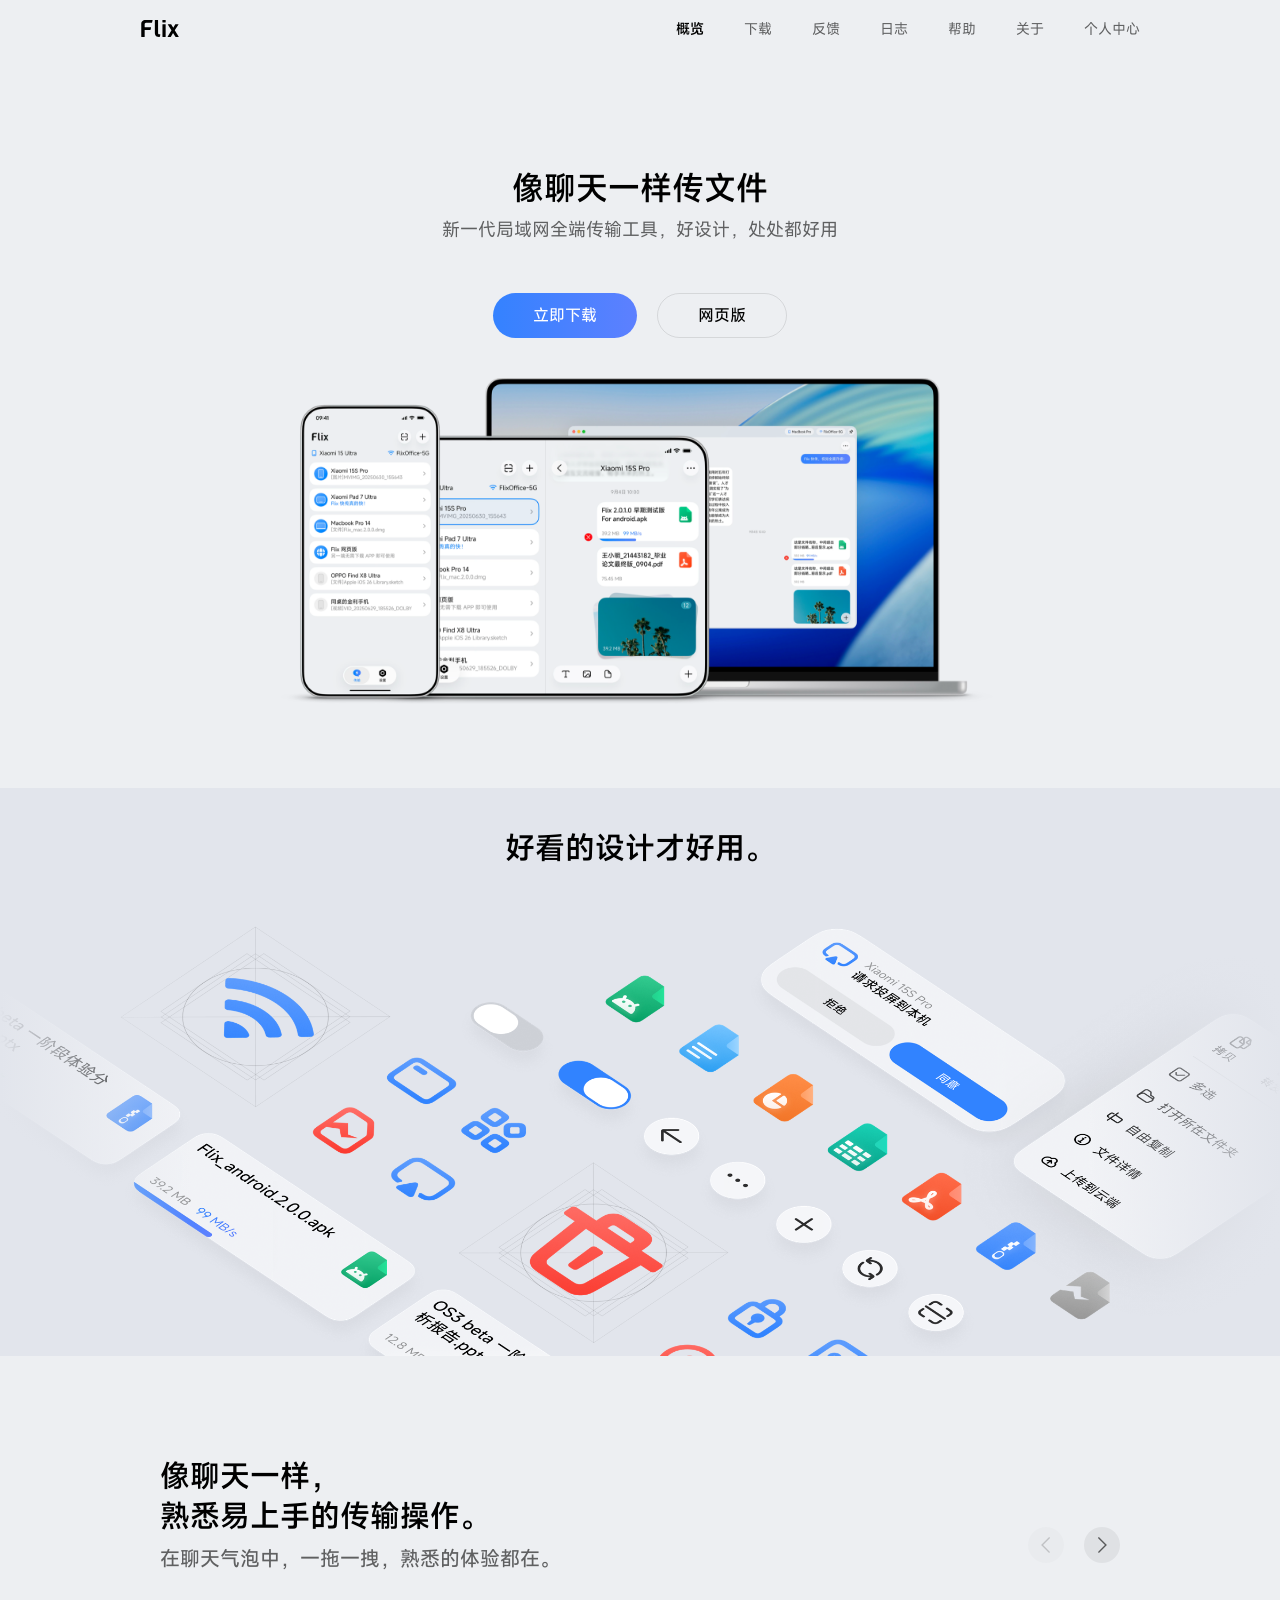
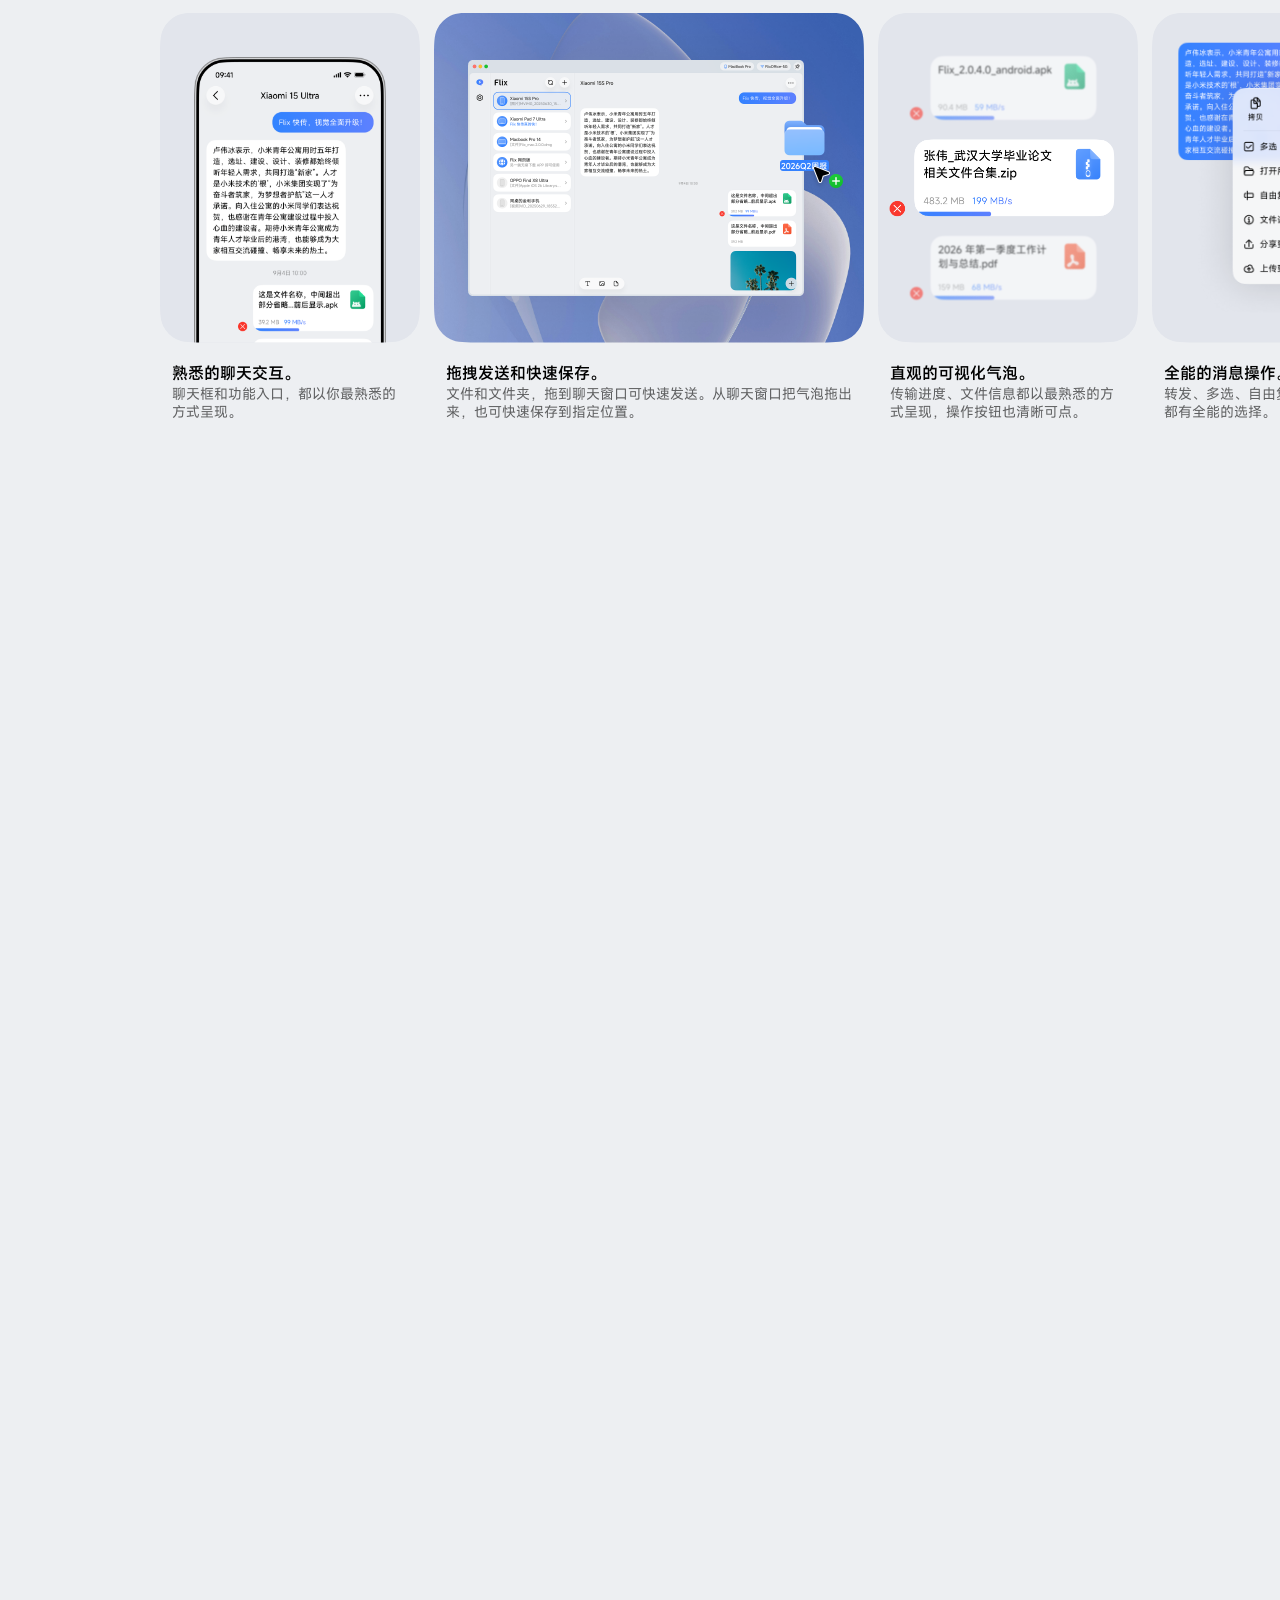
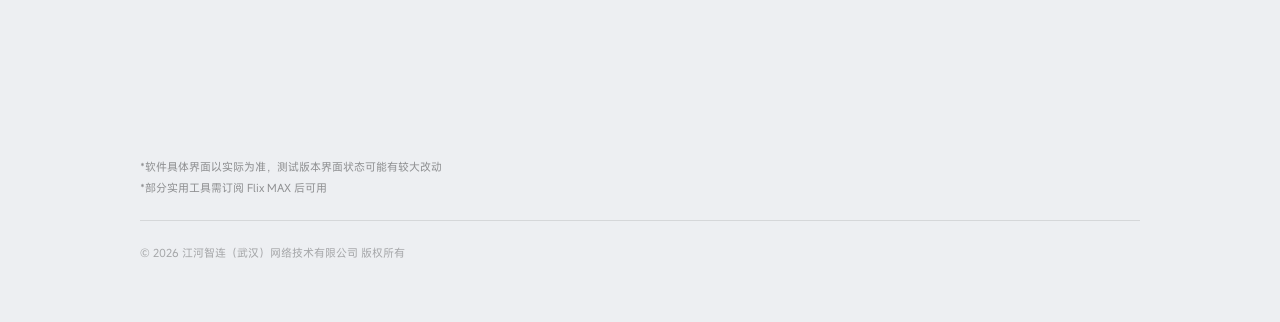
==== commit 54ad6f50: "feat: 新增反馈页面，更新完整字体文件" ====
--- a/index.html
+++ b/index.html
@@ -19,7 +19,7 @@
       <nav class="nav" id="main-nav" aria-label="主导航">
         <a href="#" class="nav-link active">概览</a>
         <a href="https://my.feishu.cn/wiki/BnmDwTjemizFbdkgoO9cNWEhnrb?from=from_copylink" target="_blank" rel="noopener noreferrer" class="nav-link">下载</a>
-        <a href="#" class="nav-link">反馈</a>
+        <a href="feedback.html" class="nav-link">反馈</a>
         <a href="#" class="nav-link">日志</a>
         <a href="#" class="nav-link">帮助</a>
         <a href="#" class="nav-link">关于</a>
@@ -147,7 +147,7 @@
           </div>
         </div>
         <div class="card-item card-wide">
-          <div class="card-image card-bg-image" data-smooth-corners style="background-image: url('assets/card-tool-screen-bg.png')">
+          <div class="card-image card-bg-image" data-smooth-corners style="background-image: url('assets/card-tool-screen-bg.jpg')">
             <img loading="lazy" src="assets/card-tool-screen-window.png" alt="投屏和远程控制" class="card-tool-screen-img">
           </div>
           <div class="card-text">
@@ -197,7 +197,7 @@
     <div class="cards-carousel fade-up" id="carousel-features">
       <div class="cards-track">
         <div class="card-item card-wide">
-          <div class="card-image card-bg-image" data-smooth-corners style="background-image: url('assets/card-feat-desktop-bg.png')">
+          <div class="card-image card-bg-image" data-smooth-corners style="background-image: url('assets/card-feat-desktop-bg.jpg')">
             <img loading="lazy" src="assets/card-feat-desktop.png" alt="全新大屏体验" class="card-fill-img">
           </div>
           <div class="card-text">
@@ -206,7 +206,7 @@
           </div>
         </div>
         <div class="card-item card-small">
-          <div class="card-image card-bg-image" data-smooth-corners style="background-image: url('assets/card-feat-rightclick-bg.png')">
+          <div class="card-image card-bg-image" data-smooth-corners style="background-image: url('assets/card-feat-rightclick-bg.jpg')">
             <img loading="lazy" src="assets/card-feat-rightclick.png" alt="右键菜单快速发送" class="card-content-img">
           </div>
           <div class="card-text">
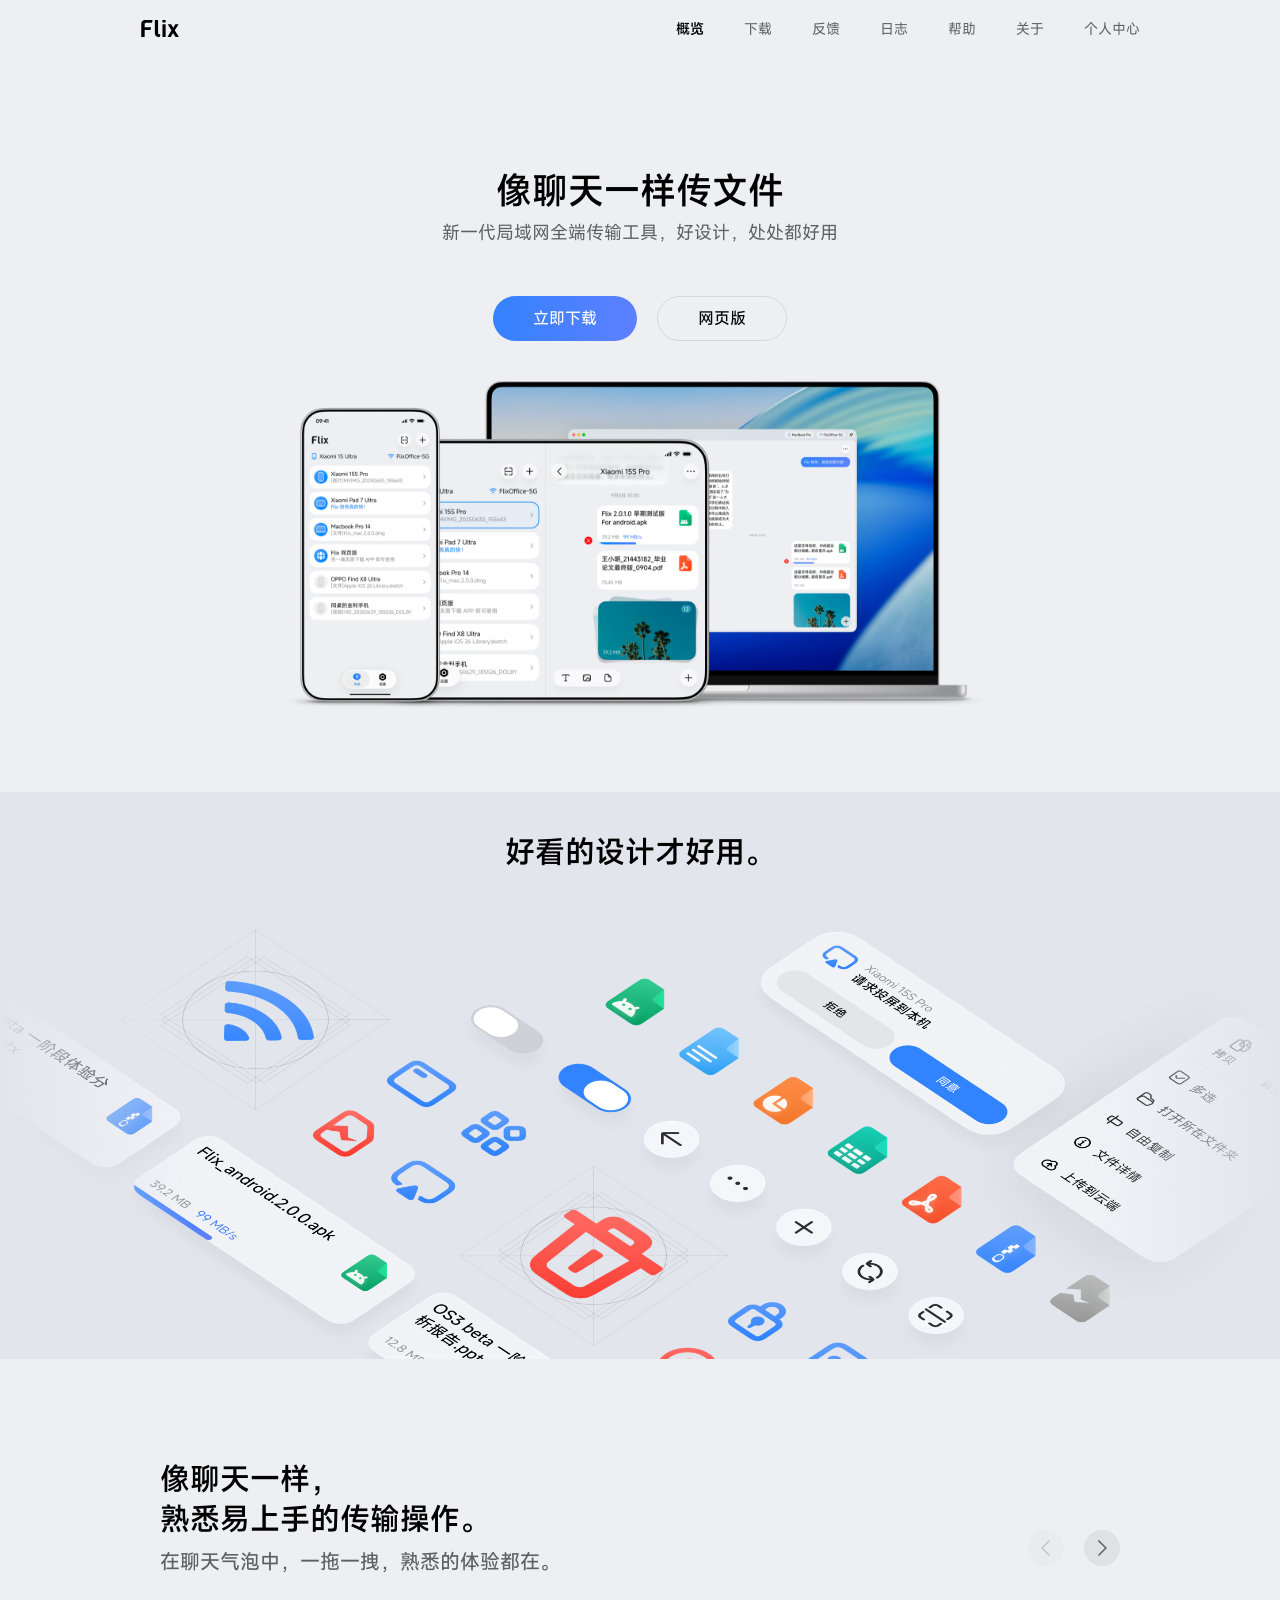
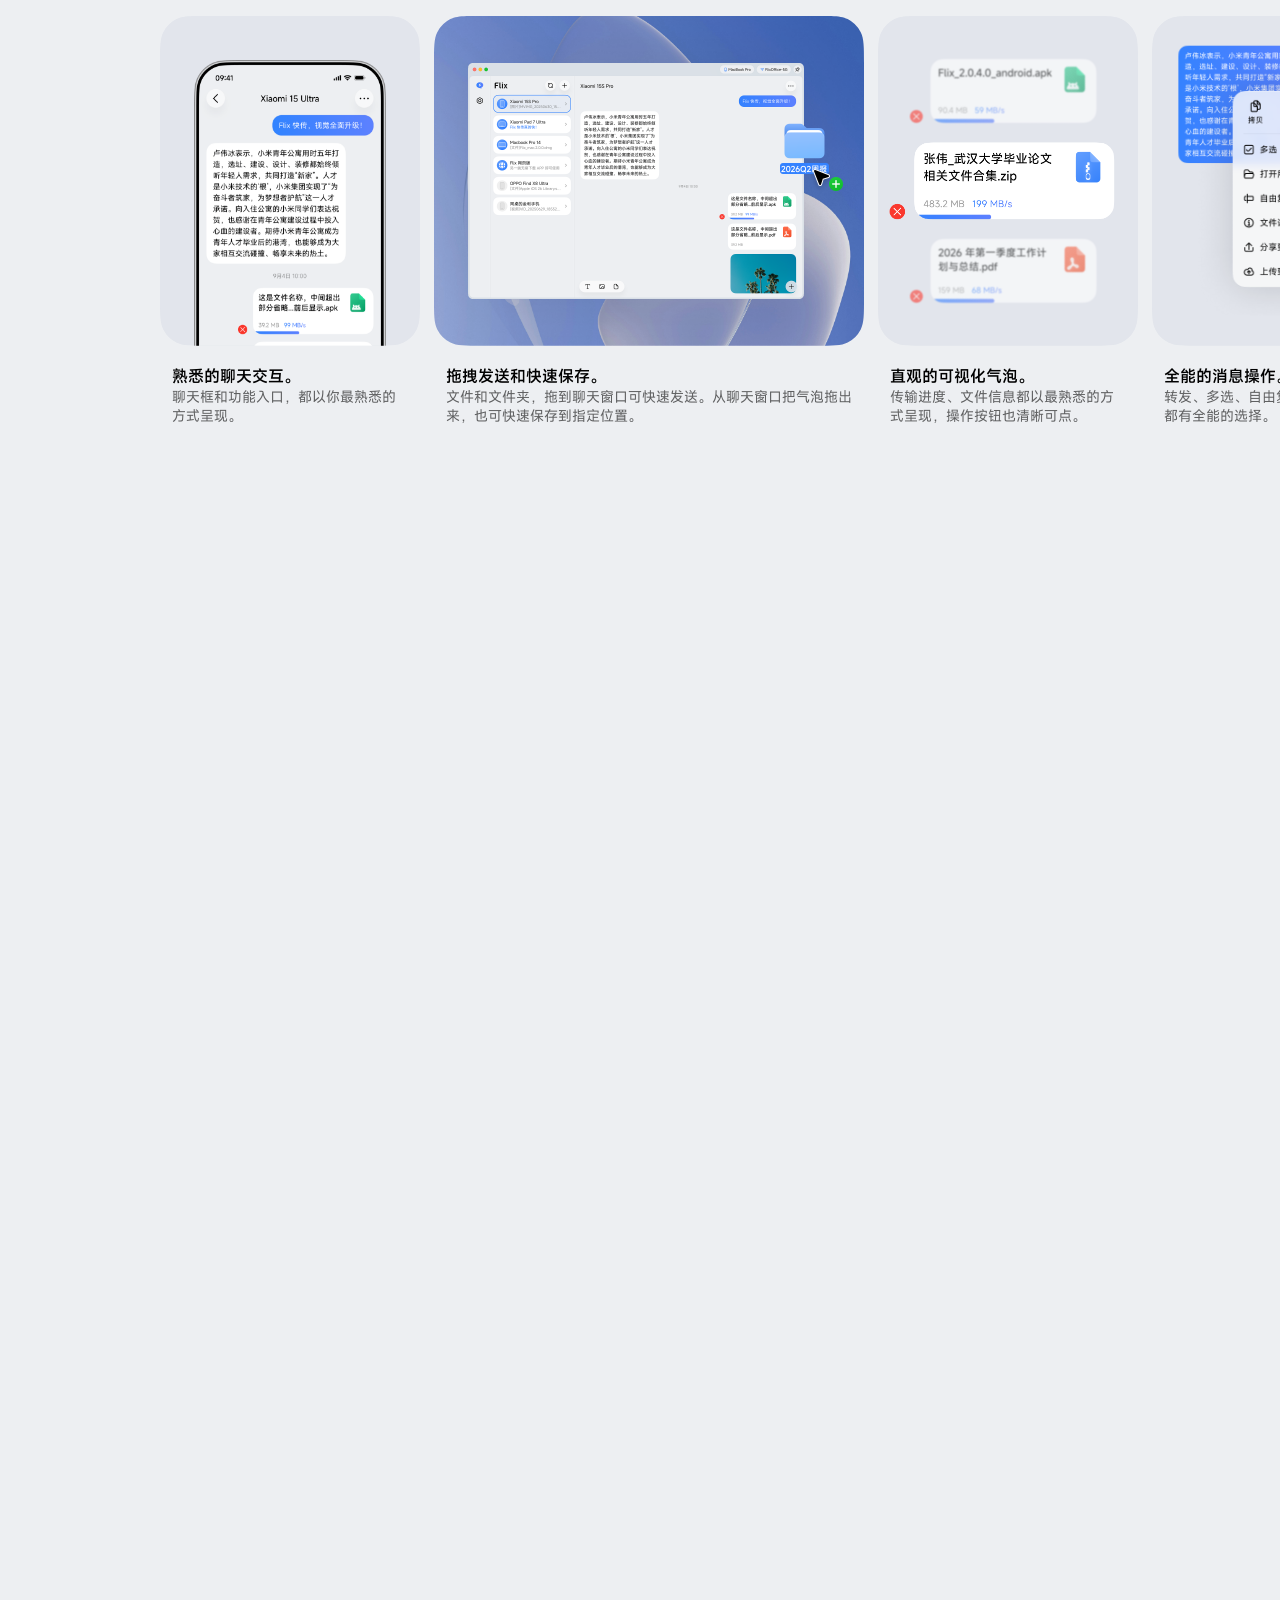
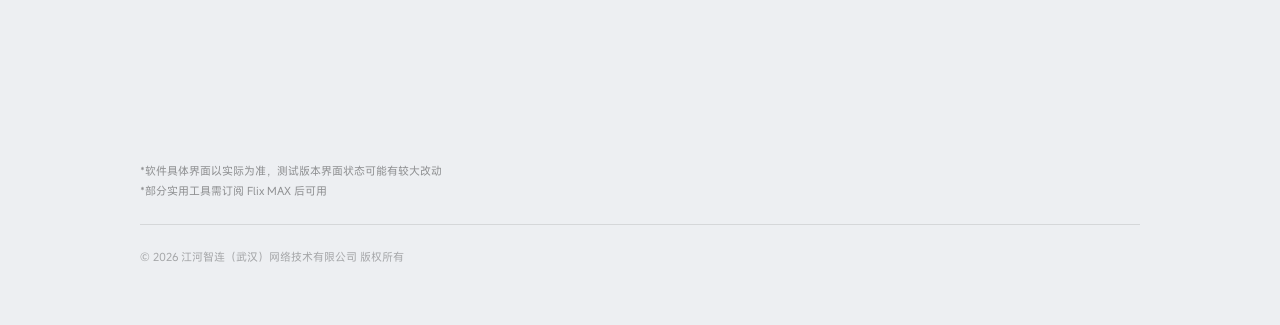
==== commit 64a3e066: "feat: 新增关于页(Matter.js物理效果)、帮助页、日志页；统一page-title/subtitle组件；优化字号间距及bfcache动画" ====
--- a/index.html
+++ b/index.html
@@ -20,9 +20,9 @@
         <a href="#" class="nav-link active">概览</a>
         <a href="https://my.feishu.cn/wiki/BnmDwTjemizFbdkgoO9cNWEhnrb?from=from_copylink" target="_blank" rel="noopener noreferrer" class="nav-link">下载</a>
         <a href="feedback.html" class="nav-link">反馈</a>
-        <a href="#" class="nav-link">日志</a>
-        <a href="#" class="nav-link">帮助</a>
-        <a href="#" class="nav-link">关于</a>
+        <a href="changelog.html" class="nav-link">日志</a>
+        <a href="help.html" class="nav-link">帮助</a>
+        <a href="about.html" class="nav-link">关于</a>
         <a href="#" class="nav-link">个人中心</a>
       </nav>
       <button class="menu-btn" id="menu-btn" aria-label="菜单" aria-expanded="false">
@@ -33,8 +33,8 @@
 
   <!-- Hero Section -->
   <section class="hero">
-    <h1 class="hero-title fade-up">像聊天一样传文件</h1>
-    <p class="hero-subtitle fade-up">新一代局域网全端传输工具，好设计，处处都好用</p>
+    <h1 class="page-title fade-up">像聊天一样传文件</h1>
+    <p class="page-subtitle fade-up">新一代局域网全端传输工具，好设计，处处都好用</p>
     <div class="hero-buttons fade-up">
       <a href="https://my.feishu.cn/wiki/BnmDwTjemizFbdkgoO9cNWEhnrb?from=from_copylink" target="_blank" rel="noopener noreferrer" class="btn btn-primary">立即下载</a>
       <a href="https://flix.center/web" target="_blank" rel="noopener noreferrer" class="btn btn-outline">网页版</a>
@@ -345,6 +345,22 @@
         observer.observe(el);
       });
 
+      // Re-trigger animation when restored from bfcache
+      window.addEventListener('pageshow', function(e) {
+        if (e.persisted) {
+          fadeEls.forEach(function(el) {
+            el.classList.remove('visible');
+          });
+          requestAnimationFrame(function() {
+            requestAnimationFrame(function() {
+              fadeEls.forEach(function(el) {
+                observer.observe(el);
+              });
+            });
+          });
+        }
+      });
+
       // Carousel scroll & arrow state
       function updateArrows(carouselName) {
         var track = document.getElementById('carousel-' + carouselName).querySelector('.cards-track');
--- a/style.css
+++ b/style.css
@@ -1,26 +1,135 @@
-/* ===== Font Face ===== */
-@font-face {
-  font-family: 'MiSans';
-  src: url('fonts/MiSans-Regular.woff2') format('woff2');
-  font-weight: 400;
-  font-style: normal;
-  font-display: swap;
-}
-
-@font-face {
-  font-family: 'MiSans';
-  src: url('fonts/MiSans-Medium.woff2') format('woff2');
-  font-weight: 500;
-  font-style: normal;
-  font-display: swap;
-}
-
-@font-face {
-  font-family: 'MiSans';
-  src: url('fonts/MiSans-Demibold.woff2') format('woff2');
-  font-weight: 600;
-  font-style: normal;
-  font-display: swap;
+/* ===== Font Face (unicode-range split) ===== */
+
+/* --- Regular (400) --- */
+@font-face {
+  font-family: 'MiSans';
+  src: url('fonts/split/MiSans-Regular.latin.woff2') format('woff2');
+  font-weight: 400; font-style: normal; font-display: swap;
+  unicode-range: U+0000-024F;
+}
+@font-face {
+  font-family: 'MiSans';
+  src: url('fonts/split/MiSans-Regular.symbols.woff2') format('woff2');
+  font-weight: 400; font-style: normal; font-display: swap;
+  unicode-range: U+2000-2BFF, U+3000-303F, U+FE00-FFEF;
+}
+@font-face {
+  font-family: 'MiSans';
+  src: url('fonts/split/MiSans-Regular.cjk-a.woff2') format('woff2');
+  font-weight: 400; font-style: normal; font-display: swap;
+  unicode-range: U+4E00-61FF;
+}
+@font-face {
+  font-family: 'MiSans';
+  src: url('fonts/split/MiSans-Regular.cjk-b.woff2') format('woff2');
+  font-weight: 400; font-style: normal; font-display: swap;
+  unicode-range: U+6200-77FF;
+}
+@font-face {
+  font-family: 'MiSans';
+  src: url('fonts/split/MiSans-Regular.cjk-c.woff2') format('woff2');
+  font-weight: 400; font-style: normal; font-display: swap;
+  unicode-range: U+7800-8CFF;
+}
+@font-face {
+  font-family: 'MiSans';
+  src: url('fonts/split/MiSans-Regular.cjk-d.woff2') format('woff2');
+  font-weight: 400; font-style: normal; font-display: swap;
+  unicode-range: U+8D00-9FFF;
+}
+@font-face {
+  font-family: 'MiSans';
+  src: url('fonts/split/MiSans-Regular.ext.woff2') format('woff2');
+  font-weight: 400; font-style: normal; font-display: swap;
+  unicode-range: U+0250-1FFF, U+2C00-2FFF, U+3040-4DFF, U+A000-FDFF;
+}
+
+/* --- Medium (500) --- */
+@font-face {
+  font-family: 'MiSans';
+  src: url('fonts/split/MiSans-Medium.latin.woff2') format('woff2');
+  font-weight: 500; font-style: normal; font-display: swap;
+  unicode-range: U+0000-024F;
+}
+@font-face {
+  font-family: 'MiSans';
+  src: url('fonts/split/MiSans-Medium.symbols.woff2') format('woff2');
+  font-weight: 500; font-style: normal; font-display: swap;
+  unicode-range: U+2000-2BFF, U+3000-303F, U+FE00-FFEF;
+}
+@font-face {
+  font-family: 'MiSans';
+  src: url('fonts/split/MiSans-Medium.cjk-a.woff2') format('woff2');
+  font-weight: 500; font-style: normal; font-display: swap;
+  unicode-range: U+4E00-61FF;
+}
+@font-face {
+  font-family: 'MiSans';
+  src: url('fonts/split/MiSans-Medium.cjk-b.woff2') format('woff2');
+  font-weight: 500; font-style: normal; font-display: swap;
+  unicode-range: U+6200-77FF;
+}
+@font-face {
+  font-family: 'MiSans';
+  src: url('fonts/split/MiSans-Medium.cjk-c.woff2') format('woff2');
+  font-weight: 500; font-style: normal; font-display: swap;
+  unicode-range: U+7800-8CFF;
+}
+@font-face {
+  font-family: 'MiSans';
+  src: url('fonts/split/MiSans-Medium.cjk-d.woff2') format('woff2');
+  font-weight: 500; font-style: normal; font-display: swap;
+  unicode-range: U+8D00-9FFF;
+}
+@font-face {
+  font-family: 'MiSans';
+  src: url('fonts/split/MiSans-Medium.ext.woff2') format('woff2');
+  font-weight: 500; font-style: normal; font-display: swap;
+  unicode-range: U+0250-1FFF, U+2C00-2FFF, U+3040-4DFF, U+A000-FDFF;
+}
+
+/* --- Demibold (600) --- */
+@font-face {
+  font-family: 'MiSans';
+  src: url('fonts/split/MiSans-Demibold.latin.woff2') format('woff2');
+  font-weight: 600; font-style: normal; font-display: swap;
+  unicode-range: U+0000-024F;
+}
+@font-face {
+  font-family: 'MiSans';
+  src: url('fonts/split/MiSans-Demibold.symbols.woff2') format('woff2');
+  font-weight: 600; font-style: normal; font-display: swap;
+  unicode-range: U+2000-2BFF, U+3000-303F, U+FE00-FFEF;
+}
+@font-face {
+  font-family: 'MiSans';
+  src: url('fonts/split/MiSans-Demibold.cjk-a.woff2') format('woff2');
+  font-weight: 600; font-style: normal; font-display: swap;
+  unicode-range: U+4E00-61FF;
+}
+@font-face {
+  font-family: 'MiSans';
+  src: url('fonts/split/MiSans-Demibold.cjk-b.woff2') format('woff2');
+  font-weight: 600; font-style: normal; font-display: swap;
+  unicode-range: U+6200-77FF;
+}
+@font-face {
+  font-family: 'MiSans';
+  src: url('fonts/split/MiSans-Demibold.cjk-c.woff2') format('woff2');
+  font-weight: 600; font-style: normal; font-display: swap;
+  unicode-range: U+7800-8CFF;
+}
+@font-face {
+  font-family: 'MiSans';
+  src: url('fonts/split/MiSans-Demibold.cjk-d.woff2') format('woff2');
+  font-weight: 600; font-style: normal; font-display: swap;
+  unicode-range: U+8D00-9FFF;
+}
+@font-face {
+  font-family: 'MiSans';
+  src: url('fonts/split/MiSans-Demibold.ext.woff2') format('woff2');
+  font-weight: 600; font-style: normal; font-display: swap;
+  unicode-range: U+0250-1FFF, U+2C00-2FFF, U+3040-4DFF, U+A000-FDFF;
 }
 
 /* ===== Reset & Base ===== */
@@ -206,6 +315,20 @@
   color: var(--on-surface);
 }
 
+/* ===== Page Title Component ===== */
+.page-title {
+  font-size: 36px;
+  font-weight: 600;
+  line-height: 1.33;
+  margin-bottom: 4px;
+}
+
+.page-subtitle {
+  font-size: 18px;
+  color: var(--on-surface-tertiary);
+  font-weight: 400;
+}
+
 /* ===== Hero ===== */
 .hero {
   position: relative;
@@ -214,18 +337,11 @@
   overflow: hidden;
 }
 
-.hero-title {
-  font-size: 32px;
-  font-weight: 600;
-  line-height: 1.33;
-  margin-bottom: 6px;
+.hero .page-title {
   position: relative;
 }
 
-.hero-subtitle {
-  font-size: 18px;
-  color: var(--on-surface-tertiary);
-  font-weight: 400;
+.hero .page-subtitle {
   margin-bottom: 50px;
   position: relative;
 }
@@ -831,11 +947,11 @@
     padding-top: 80px;
   }
 
-  .hero-title {
+  .page-title {
     font-size: 26px;
   }
 
-  .hero-subtitle {
+  .page-subtitle {
     font-size: 15px;
   }
 
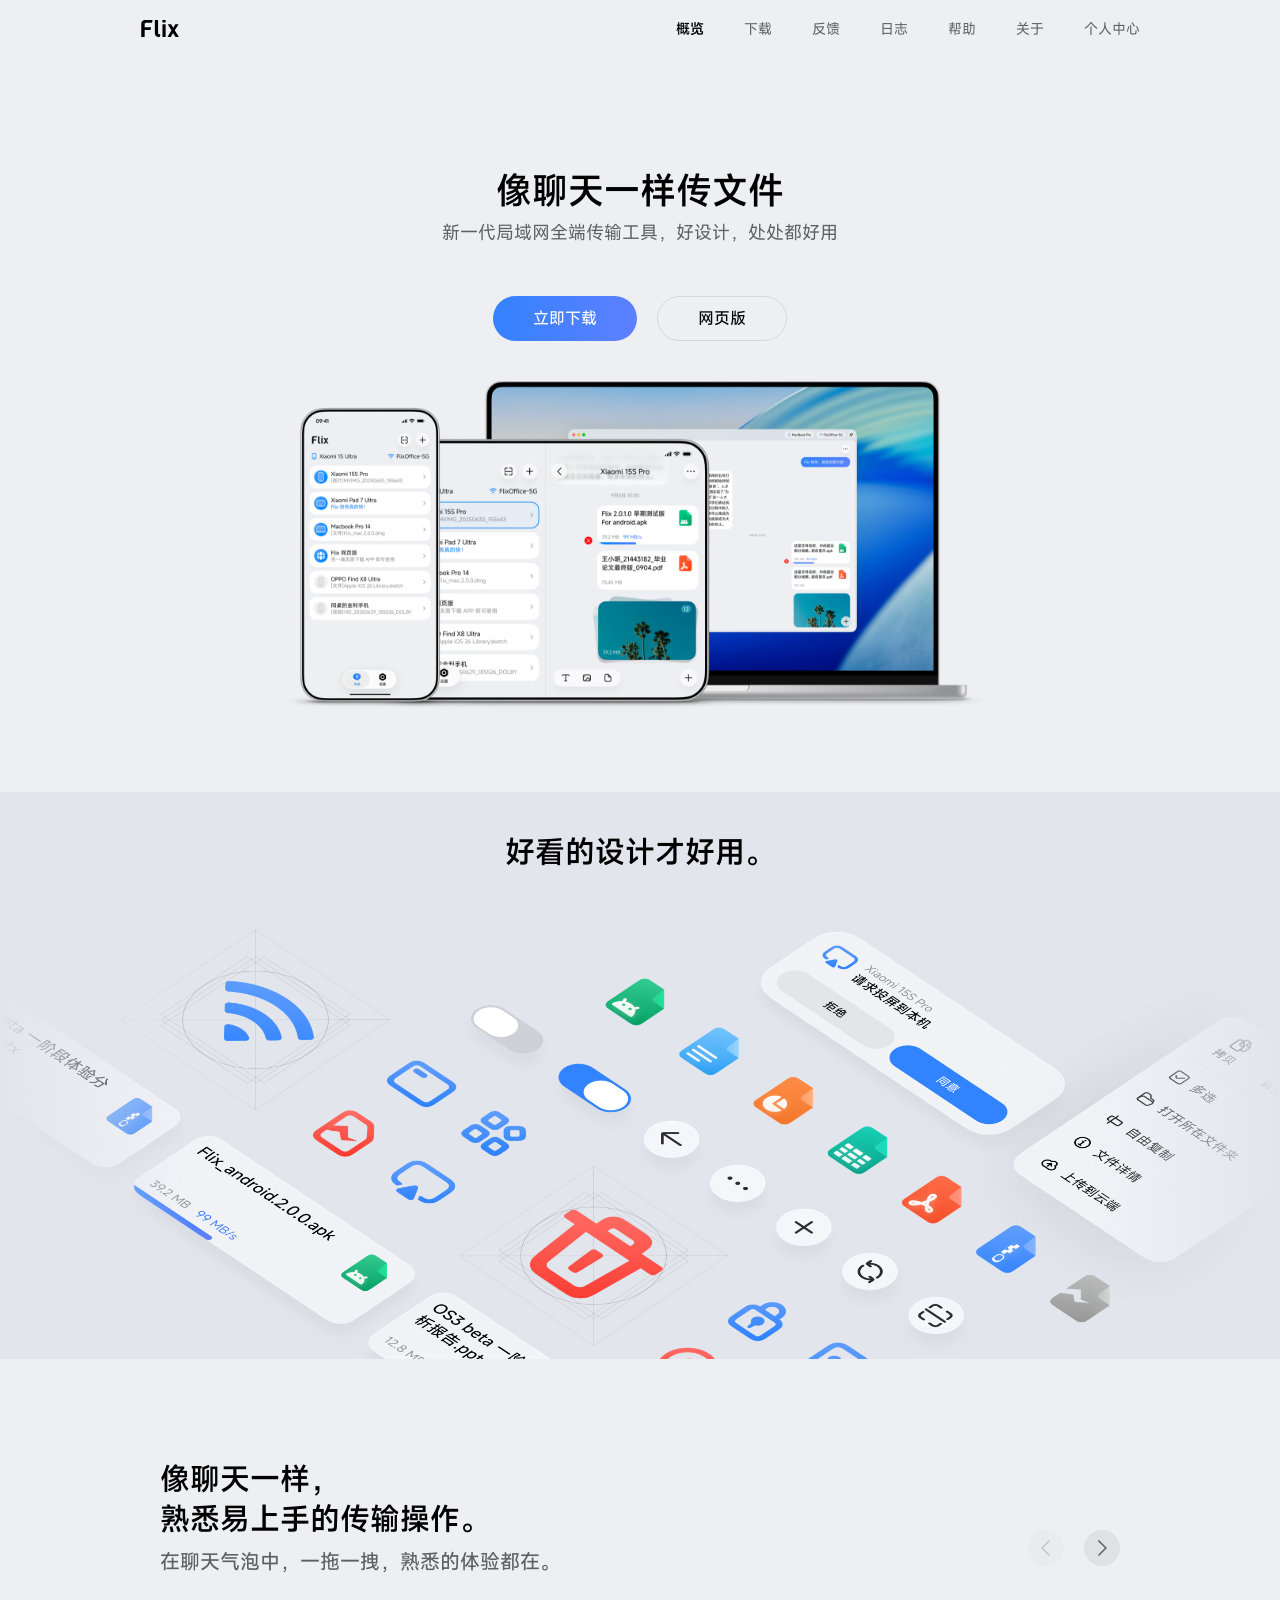
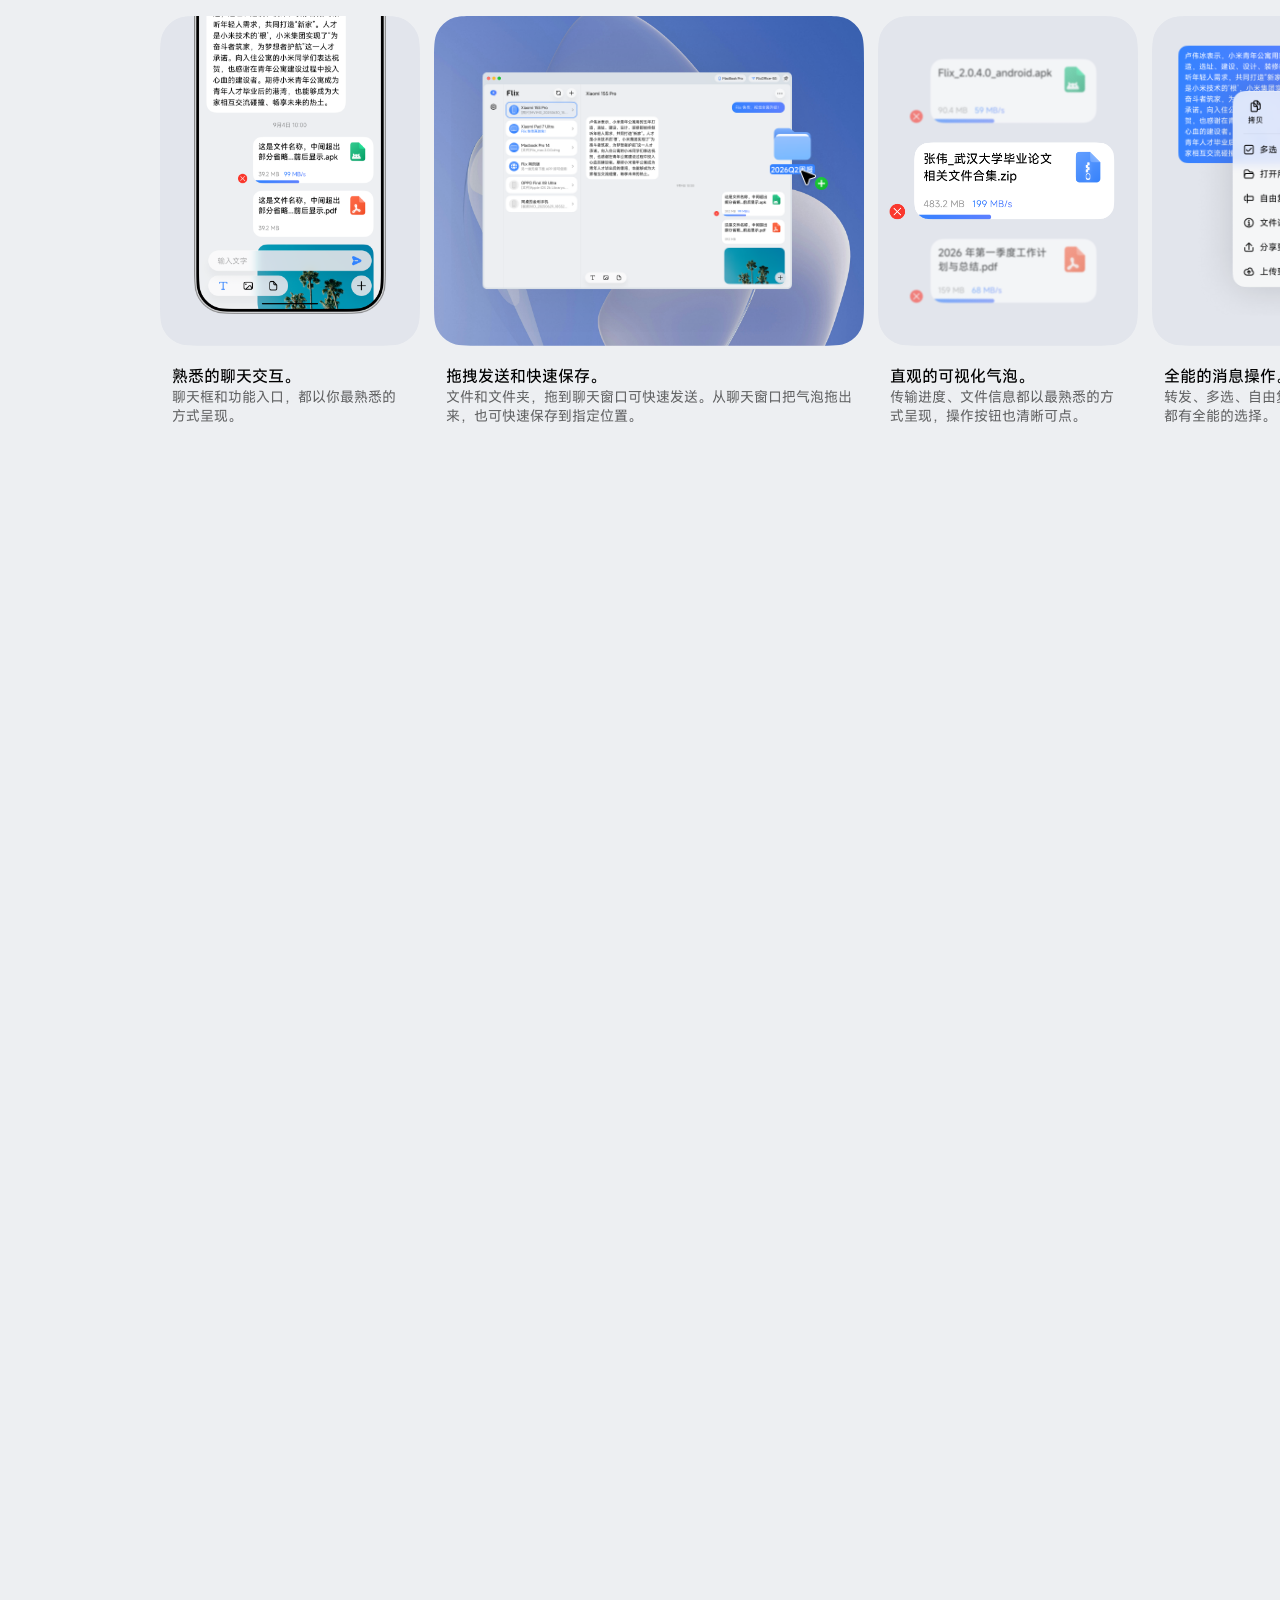
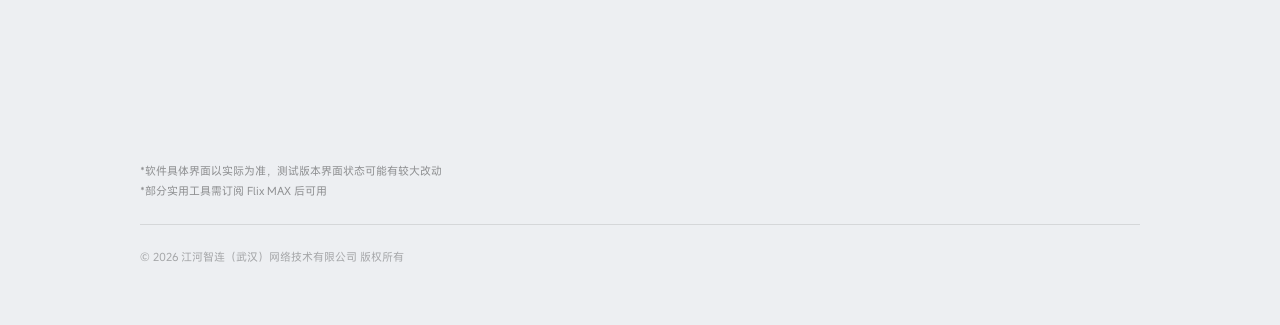
==== commit 5a4fbe5b: "更新下载页及其他页面内容" ====
--- a/index.html
+++ b/index.html
@@ -18,7 +18,7 @@
       </div>
       <nav class="nav" id="main-nav" aria-label="主导航">
         <a href="#" class="nav-link active">概览</a>
-        <a href="https://my.feishu.cn/wiki/BnmDwTjemizFbdkgoO9cNWEhnrb?from=from_copylink" target="_blank" rel="noopener noreferrer" class="nav-link">下载</a>
+        <a href="download.html" class="nav-link">下载</a>
         <a href="feedback.html" class="nav-link">反馈</a>
         <a href="changelog.html" class="nav-link">日志</a>
         <a href="help.html" class="nav-link">帮助</a>
@@ -36,7 +36,7 @@
     <h1 class="page-title fade-up">像聊天一样传文件</h1>
     <p class="page-subtitle fade-up">新一代局域网全端传输工具，好设计，处处都好用</p>
     <div class="hero-buttons fade-up">
-      <a href="https://my.feishu.cn/wiki/BnmDwTjemizFbdkgoO9cNWEhnrb?from=from_copylink" target="_blank" rel="noopener noreferrer" class="btn btn-primary">立即下载</a>
+      <a href="download.html" class="btn btn-primary">立即下载</a>
       <a href="https://flix.center/web" target="_blank" rel="noopener noreferrer" class="btn btn-outline">网页版</a>
     </div>
     <div class="hero-devices fade-up">
--- a/style.css
+++ b/style.css
@@ -619,6 +619,11 @@
   aspect-ratio: 1240 / 2617;
 }
 
+/* "熟悉的聊天交互" card - phone extends above card per design */
+.section-chat .card-item:first-child .card-phone-img {
+  top: -107px;
+}
+
 /* Card image that fills the entire card area */
 .card-bg-fill {
   background: var(--primary);
@@ -627,13 +632,13 @@
 .card-bg-fill .card-fill-img,
 .card-bg-image .card-fill-img {
   position: absolute;
-  left: 0;
-  top: 0;
-  width: 100%;
-  height: 100%;
+  left: 50%;
+  top: 50%;
+  transform: translate(-50%, -50%);
+  width: 92%;
+  height: 92%;
   max-width: none;
   max-height: none;
-  transform: none;
   object-fit: contain;
 }
 
@@ -677,8 +682,8 @@
 .card-image .card-notify-img {
   position: absolute;
   left: -40%;
-  top: 40px;
-  transform: none;
+  top: 50%;
+  transform: translateY(-50%);
   width: 130%;
   max-width: none;
   max-height: none;
@@ -718,7 +723,7 @@
 
 .card-text h4 {
   font-size: 16px;
-  font-weight: 600;
+  font-weight: 500;
   line-height: 1.33;
   margin-bottom: 1px;
 }
@@ -1024,6 +1029,10 @@
     width: 160px;
     top: 36px;
   }
+
+  .section-chat .card-item:first-child .card-phone-img {
+    top: -89px;
+  }
 }
 
 /* ===== Scroll Reveal Animation ===== */
